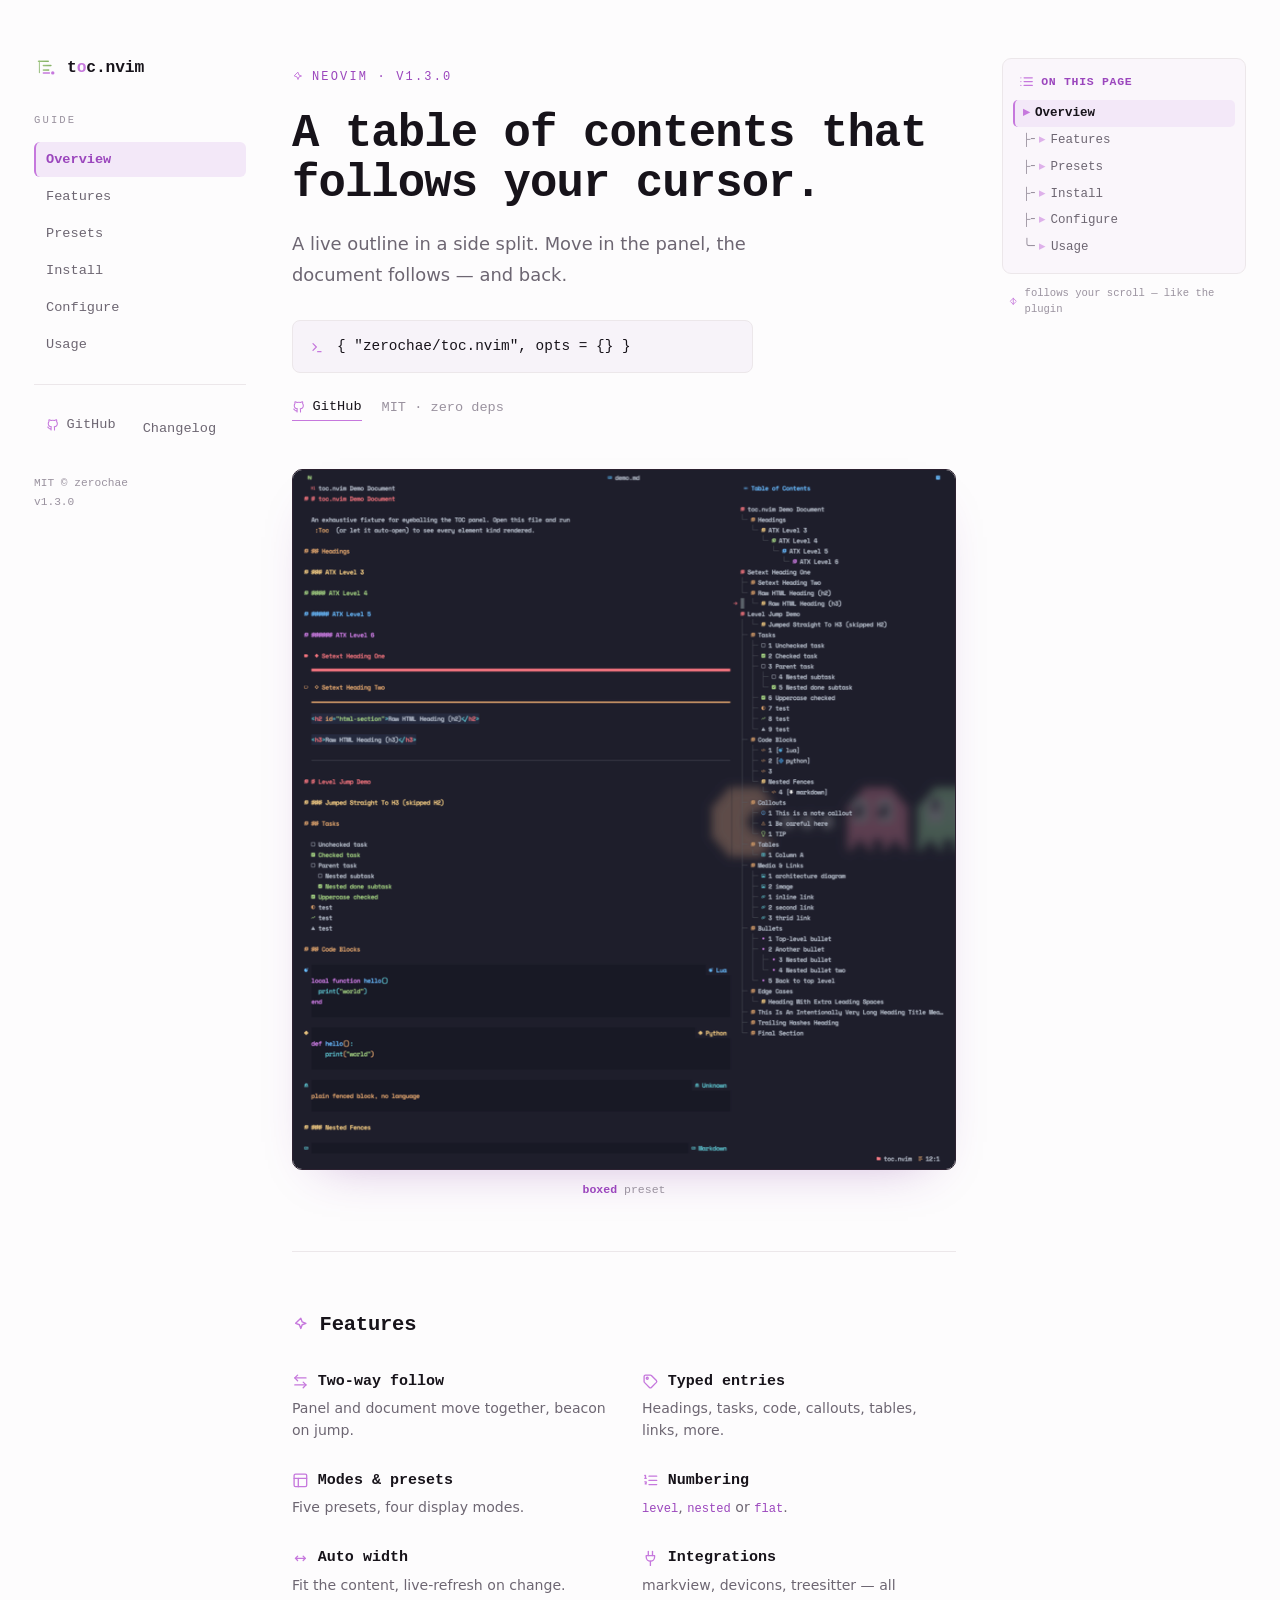
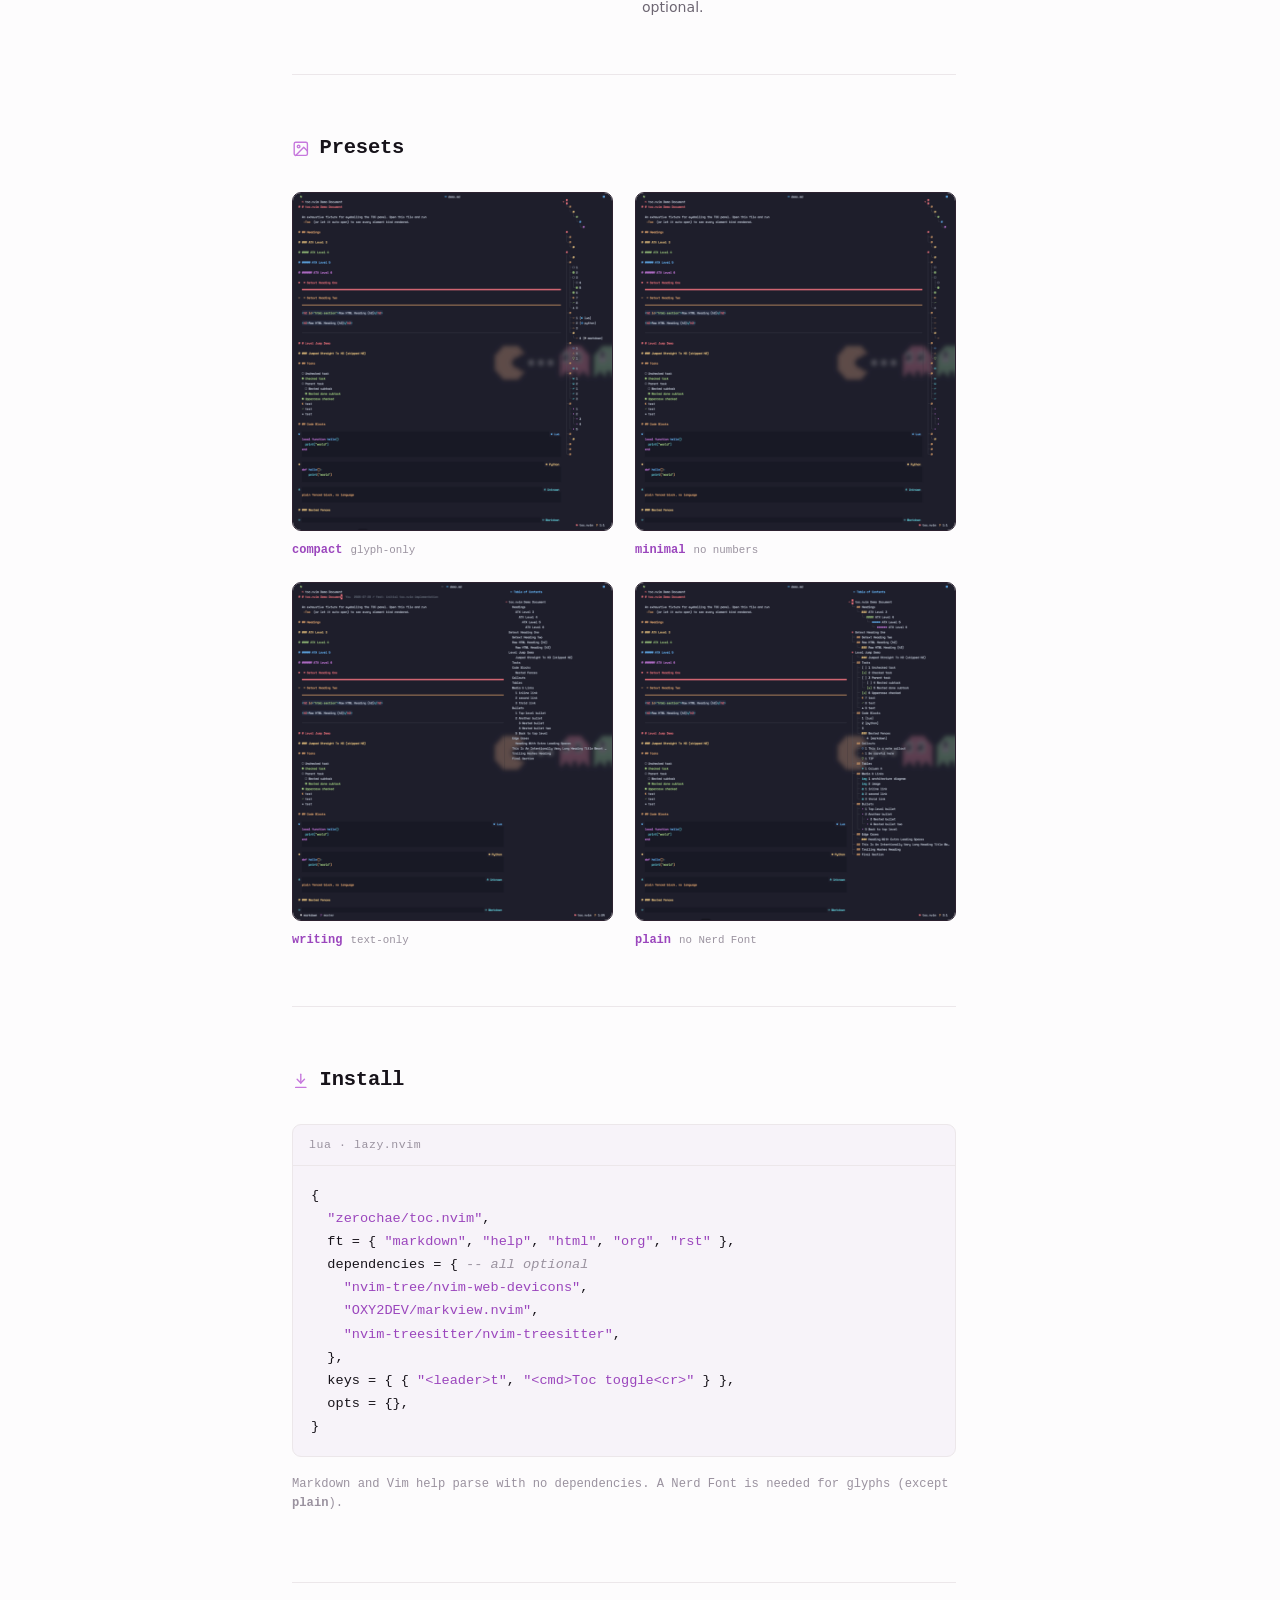
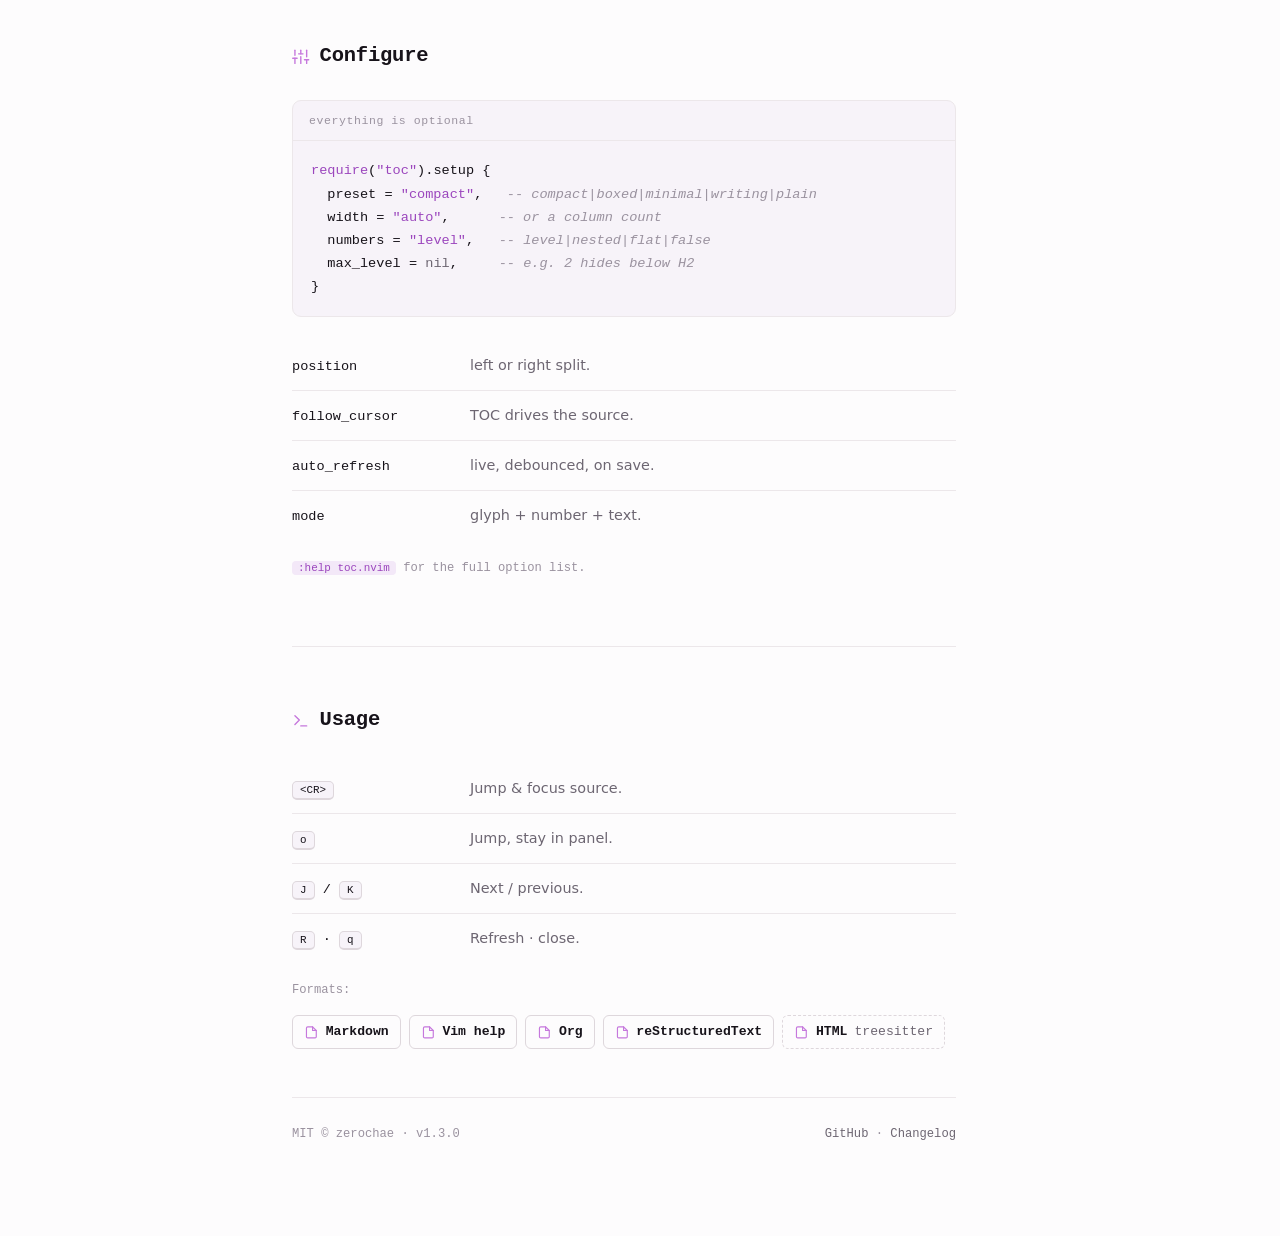
==== docs/index.html @ 60295ebb "chore(#26): add github pages landing site under docs/" ====
<!doctype html>
<html lang="en">
<head>
<meta charset="utf-8" />
<meta name="viewport" content="width=device-width, initial-scale=1" />
<title>toc.nvim — a fancy table of contents for Neovim</title>
<meta name="description" content="A fancy table of contents for Markdown and more in a Neovim side split, with two-way cursor follow." />
<meta name="color-scheme" content="light dark" />
<link rel="icon" type="image/svg+xml" href="./logo.svg" />
<link rel="stylesheet" href="./styles.css" />
<meta property="og:title" content="toc.nvim" />
<meta property="og:description" content="A fancy table of contents for Neovim, with two-way cursor follow." />
</head>
<body>
<svg class="sprite" width="0" height="0" aria-hidden="true" focusable="false" style="position:absolute">
<defs>
  <symbol id="ic-spark" viewBox="0 0 24 24"><path d="M12 3l1.9 5.1L19 10l-5.1 1.9L12 17l-1.9-5.1L5 10z"/></symbol>
  <symbol id="ic-prompt" viewBox="0 0 24 24"><path d="m6 17 5-5-5-5"/><path d="M13 19h5"/></symbol>
  <symbol id="ic-github" viewBox="0 0 24 24"><path d="M9 19c-4.3 1.4-4.3-2.5-6-3m12 5v-3.5c0-1 .1-1.4-.5-2 2.8-.3 5.5-1.4 5.5-6a4.6 4.6 0 0 0-1.3-3.2 4.2 4.2 0 0 0-.1-3.2s-1.1-.3-3.5 1.3a12 12 0 0 0-6.2 0C6.5 2.8 5.4 3.1 5.4 3.1a4.2 4.2 0 0 0-.1 3.2A4.6 4.6 0 0 0 4 9.5c0 4.6 2.7 5.7 5.5 6-.6.6-.6 1.2-.5 2V21"/></symbol>
  <symbol id="ic-follow" viewBox="0 0 24 24"><path d="M8 3 4 7l4 4"/><path d="M4 7h16"/><path d="m16 21 4-4-4-4"/><path d="M20 17H4"/></symbol>
  <symbol id="ic-tag" viewBox="0 0 24 24"><path d="M20.6 13.4 13.4 20.6a2 2 0 0 1-2.8 0l-7.2-7.2A2 2 0 0 1 3 12V5a2 2 0 0 1 2-2h7a2 2 0 0 1 1.4.6l7.2 7.2a2 2 0 0 1 0 2.6z"/><circle cx="7.5" cy="7.5" r="1.4"/></symbol>
  <symbol id="ic-layout" viewBox="0 0 24 24"><rect x="3" y="3" width="18" height="18" rx="2"/><path d="M3 9h18"/><path d="M9 21V9"/></symbol>
  <symbol id="ic-list" viewBox="0 0 24 24"><path d="M10 6h11"/><path d="M10 12h11"/><path d="M10 18h11"/><path d="M4 5h1v4"/><path d="M4 9h2"/><path d="M4 14h2v1.5L4.5 17H6"/></symbol>
  <symbol id="ic-width" viewBox="0 0 24 24"><path d="m8 9-3 3 3 3"/><path d="m16 9 3 3-3 3"/><path d="M5 12h14"/></symbol>
  <symbol id="ic-plug" viewBox="0 0 24 24"><path d="M9 2v6"/><path d="M15 2v6"/><path d="M6 8h12v2a6 6 0 0 1-12 0z"/><path d="M12 16v6"/></symbol>
  <symbol id="ic-image" viewBox="0 0 24 24"><rect x="3" y="3" width="18" height="18" rx="2"/><circle cx="9" cy="9" r="1.8"/><path d="m21 15-5-5L5 21"/></symbol>
  <symbol id="ic-download" viewBox="0 0 24 24"><path d="M12 3v12"/><path d="m7 10 5 5 5-5"/><path d="M5 21h14"/></symbol>
  <symbol id="ic-sliders" viewBox="0 0 24 24"><path d="M4 21v-7"/><path d="M4 10V3"/><path d="M12 21v-9"/><path d="M12 8V3"/><path d="M20 21v-5"/><path d="M20 12V3"/><path d="M1 14h6"/><path d="M9 8h6"/><path d="M17 16h6"/></symbol>
  <symbol id="ic-terminal" viewBox="0 0 24 24"><path d="m4 17 6-6-6-6"/><path d="M12 19h8"/></symbol>
  <symbol id="ic-file" viewBox="0 0 24 24"><path d="M14 3H6a2 2 0 0 0-2 2v14a2 2 0 0 0 2 2h12a2 2 0 0 0 2-2V9z"/><path d="M14 3v6h6"/></symbol>
  <symbol id="ic-toc" viewBox="0 0 24 24"><path d="M8 6h13"/><path d="M8 12h13"/><path d="M8 18h13"/><path d="M3 6h.01M3 12h.01M3 18h.01"/></symbol>
  <symbol id="ic-scroll" viewBox="0 0 24 24"><path d="M12 5v14"/><path d="m6 11 6-6 6 6"/><path d="m6 13 6 6 6-6"/></symbol>
</defs>
</svg>
<div class="layout">
  <!-- LEFT MENU -->
  <aside class="side side-left">
    <a class="brand" href="#overview"><svg xmlns="http://www.w3.org/2000/svg" viewBox="0 0 64 64" aria-label="toc.nvim logo" role="img"><defs><linearGradient id="ngl" x1="0" x2="1" y1="0" y2="1"><stop offset="0" stop-color="#A9CE8B"/><stop offset="1" stop-color="#7BA85C"/></linearGradient></defs><rect width="2.4" height="34" x="13" y="12" fill="url(#ngl)" rx="1.2"/><rect width="30" height="4" x="10" y="12" fill="url(#ngl)" rx="2"/><path stroke="url(#ngl)" stroke-linecap="round" stroke-width="2.4" d="M14.2 25 h6"/><rect width="24" height="4" x="23" y="23" fill="url(#ngl)" rx="2"/><path stroke="url(#ngl)" stroke-linecap="round" stroke-width="2.4" d="M14.2 37 h6"/><rect width="18" height="4" x="23" y="35" fill="url(#ngl)" rx="2"/><path stroke="url(#ngl)" stroke-linecap="round" stroke-width="2.4" d="M14.2 45 h6"/><rect width="20" height="4" x="23" y="43" fill="#C678DD" rx="2"/><circle cx="50" cy="45" r="4.5" fill="#C678DD"/></svg><span>t<b>o</b>c.nvim</span></a>

    <nav class="menu" id="menu">
      <p class="menu-label">Guide</p>
      <a href="#overview" data-target="overview">Overview</a>
      <a href="#features" data-target="features">Features</a>
      <a href="#look" data-target="look">Presets</a>
      <a href="#install" data-target="install">Install</a>
      <a href="#config" data-target="config">Configure</a>
      <a href="#usage" data-target="usage">Usage</a>
      <div class="menu-sep"></div>
      <div class="menu-ext">
        <a href="https://github.com/zerochae/toc.nvim"><i class="gi" aria-hidden="true"><svg><use href="#ic-github"/></svg></i>GitHub</a>
        <a href="https://github.com/zerochae/toc.nvim/blob/master/CHANGELOG.md">Changelog</a>
      </div>
      <p class="menu-foot">MIT © zerochae<br>v1.3.0</p>
    </nav>
  </aside>

  <!-- CENTER CONTENT -->
  <main class="content">
    <section class="hero" id="overview">
      <p class="kicker"><i class="gi" aria-hidden="true"><svg><use href="#ic-spark"/></svg></i> Neovim · v1.3.0</p>
      <h1>A table of contents that follows your cursor.</h1>
      <p class="tag">A live outline in a side split. Move in the panel, the document follows — and back.</p>
      <div class="cmd"><i class="gi" aria-hidden="true"><svg><use href="#ic-prompt"/></svg></i>{ "zerochae/toc.nvim", opts = {} }</div>
      <div class="links">
        <a class="gh" href="https://github.com/zerochae/toc.nvim"><i class="gi" aria-hidden="true"><svg><use href="#ic-github"/></svg></i>GitHub</a>
        <span class="sub">MIT · zero deps</span>
      </div>
      <div class="hero-shot">
        <img src="./img/boxed.png" alt="toc.nvim in Neovim: document left, table-of-contents panel docked right" />
        <p class="cap"><b style="color:var(--accent-ink)">boxed</b> preset</p>
      </div>
    </section>

    <section class="blk" id="features">
      <h2><i class="gi" aria-hidden="true"><svg><use href="#ic-spark"/></svg></i>Features</h2>
      <div class="flist">
        <div>
          <h3><i class="gi" aria-hidden="true"><svg><use href="#ic-follow"/></svg></i>Two-way follow</h3>
          <p>Panel and document move together, beacon on jump.</p>
        </div>
        <div>
          <h3><i class="gi" aria-hidden="true"><svg><use href="#ic-tag"/></svg></i>Typed entries</h3>
          <p>Headings, tasks, code, callouts, tables, links, more.</p>
        </div>
        <div>
          <h3><i class="gi" aria-hidden="true"><svg><use href="#ic-layout"/></svg></i>Modes &amp; presets</h3>
          <p>Five presets, four display modes.</p>
        </div>
        <div>
          <h3><i class="gi" aria-hidden="true"><svg><use href="#ic-list"/></svg></i>Numbering</h3>
          <p><code>level</code>, <code>nested</code> or <code>flat</code>.</p>
        </div>
        <div>
          <h3><i class="gi" aria-hidden="true"><svg><use href="#ic-width"/></svg></i>Auto width</h3>
          <p>Fit the content, live-refresh on change.</p>
        </div>
        <div>
          <h3><i class="gi" aria-hidden="true"><svg><use href="#ic-plug"/></svg></i>Integrations</h3>
          <p>markview, devicons, treesitter — all optional.</p>
        </div>
      </div>
    </section>

    <section class="blk" id="look">
      <h2><i class="gi" aria-hidden="true"><svg><use href="#ic-image"/></svg></i>Presets</h2>
      <div class="gal">
        <figure>
          <img src="./img/compact.png" alt="toc.nvim compact preset" loading="lazy" />
          <figcaption><b>compact</b><span>glyph-only</span></figcaption>
        </figure>
        <figure>
          <img src="./img/minimal.png" alt="toc.nvim minimal preset" loading="lazy" />
          <figcaption><b>minimal</b><span>no numbers</span></figcaption>
        </figure>
        <figure>
          <img src="./img/writing.png" alt="toc.nvim writing preset" loading="lazy" />
          <figcaption><b>writing</b><span>text-only</span></figcaption>
        </figure>
        <figure>
          <img src="./img/plain.png" alt="toc.nvim plain preset" loading="lazy" />
          <figcaption><b>plain</b><span>no Nerd Font</span></figcaption>
        </figure>
      </div>
    </section>

    <section class="blk" id="install">
      <h2><i class="gi" aria-hidden="true"><svg><use href="#ic-download"/></svg></i>Install</h2>
      <div class="code">
        <div class="cap">lua · lazy.nvim</div>
<pre>{
  <span class="s">"zerochae/toc.nvim"</span>,
  ft = { <span class="s">"markdown"</span>, <span class="s">"help"</span>, <span class="s">"html"</span>, <span class="s">"org"</span>, <span class="s">"rst"</span> },
  dependencies = { <span class="c">-- all optional</span>
    <span class="s">"nvim-tree/nvim-web-devicons"</span>,
    <span class="s">"OXY2DEV/markview.nvim"</span>,
    <span class="s">"nvim-treesitter/nvim-treesitter"</span>,
  },
  keys = { { <span class="s">"&lt;leader&gt;t"</span>, <span class="s">"&lt;cmd&gt;Toc toggle&lt;cr&gt;"</span> } },
  opts = {},
}</pre>
      </div>
      <p class="note">Markdown and Vim help parse with no dependencies. A Nerd Font is needed for glyphs (except <b>plain</b>).</p>
    </section>

    <section class="blk" id="config">
      <h2><i class="gi" aria-hidden="true"><svg><use href="#ic-sliders"/></svg></i>Configure</h2>
      <div class="code" style="margin-bottom:24px;">
        <div class="cap">everything is optional</div>
<pre><span class="k">require</span>(<span class="s">"toc"</span>).setup {
  preset = <span class="s">"compact"</span>,   <span class="c">-- compact|boxed|minimal|writing|plain</span>
  width = <span class="s">"auto"</span>,      <span class="c">-- or a column count</span>
  numbers = <span class="s">"level"</span>,   <span class="c">-- level|nested|flat|false</span>
  max_level = <span class="b">nil</span>,     <span class="c">-- e.g. 2 hides below H2</span>
}</pre>
      </div>
      <div class="rows">
        <div class="r"><span class="key">position</span><span class="val">left or right split.</span></div>
        <div class="r"><span class="key">follow_cursor</span><span class="val">TOC drives the source.</span></div>
        <div class="r"><span class="key">auto_refresh</span><span class="val">live, debounced, on save.</span></div>
        <div class="r"><span class="key">mode</span><span class="val">glyph + number + text.</span></div>
      </div>
      <p class="note"><code class="ic">:help toc.nvim</code> for the full option list.</p>
    </section>

    <section class="blk" id="usage">
      <h2><i class="gi" aria-hidden="true"><svg><use href="#ic-terminal"/></svg></i>Usage</h2>
      <div class="rows">
        <div class="r"><span class="key"><kbd>&lt;CR&gt;</kbd></span><span class="val">Jump &amp; focus source.</span></div>
        <div class="r"><span class="key"><kbd>o</kbd></span><span class="val">Jump, stay in panel.</span></div>
        <div class="r"><span class="key"><kbd>J</kbd> / <kbd>K</kbd></span><span class="val">Next / previous.</span></div>
        <div class="r"><span class="key"><kbd>R</kbd> · <kbd>q</kbd></span><span class="val">Refresh · close.</span></div>
      </div>
      <p class="note" style="margin-bottom:14px;">Formats:</p>
      <div class="fmts">
        <span><i class="gi" aria-hidden="true"><svg><use href="#ic-file"/></svg></i><b>Markdown</b></span>
        <span><i class="gi" aria-hidden="true"><svg><use href="#ic-file"/></svg></i><b>Vim help</b></span>
        <span><i class="gi" aria-hidden="true"><svg><use href="#ic-file"/></svg></i><b>Org</b></span>
        <span><i class="gi" aria-hidden="true"><svg><use href="#ic-file"/></svg></i><b>reStructuredText</b></span>
        <span class="opt"><i class="gi" aria-hidden="true"><svg><use href="#ic-file"/></svg></i><b>HTML</b> treesitter</span>
      </div>

      <div class="foot">
        <span>MIT © zerochae · v1.3.0</span>
        <span><a href="https://github.com/zerochae/toc.nvim">GitHub</a> · <a href="https://github.com/zerochae/toc.nvim/blob/master/CHANGELOG.md">Changelog</a></span>
      </div>
    </section>
  </main>

  <!-- RIGHT TOC (live demo of the plugin) -->
  <aside class="side side-right">
    <div class="tocpanel" id="tocpanel">
      <div class="toc-title"><i class="gi" aria-hidden="true"><svg><use href="#ic-toc"/></svg></i>On this page</div>
      <a class="toc-e" href="#overview" data-target="overview"><span class="arw">▸</span>Overview</a>
      <a class="toc-e" href="#features" data-target="features"><span class="tree">├╴</span><span class="arw">▸</span>Features</a>
      <a class="toc-e" href="#look" data-target="look"><span class="tree">├╴</span><span class="arw">▸</span>Presets</a>
      <a class="toc-e" href="#install" data-target="install"><span class="tree">├╴</span><span class="arw">▸</span>Install</a>
      <a class="toc-e" href="#config" data-target="config"><span class="tree">├╴</span><span class="arw">▸</span>Configure</a>
      <a class="toc-e" href="#usage" data-target="usage"><span class="tree">╰╴</span><span class="arw">▸</span>Usage</a>
    </div>
    <p class="toc-hint"><i class="gi" aria-hidden="true"><svg><use href="#ic-scroll"/></svg></i>follows your scroll — like the plugin</p>
  </aside>
</div>
<script src="./main.js" defer></script>
</body>
</html>
---- docs/styles.css ----
:root {
    --bg: #fdfcfd;
    --ink: #17131a;
    --muted: #6d6672;
    --faint: #9a929f;
    --line: #ece7ea;
    --line-strong: #ded7dc;
    --accent: #c678dd;
    --accent-ink: #9b46bd;
    --accent-soft: #f3e8f8;
    --code-bg: #f7f3f9;
    --shot-bg: #16101a;
    --shot-line: #2c2130;
    --panel-bg: #faf6fb;
    --mono: ui-monospace, "JetBrains Mono", "SFMono-Regular", "SF Mono", Menlo, Consolas, monospace;
    --sans: system-ui, -apple-system, "Segoe UI", Roboto, "Helvetica Neue", sans-serif;
  }
  @media (prefers-color-scheme: dark) {
    :root {
      --bg: #100c11; --ink: #ececef; --muted: #9a909c; --faint: #6f6672;
      --line: #241d27; --line-strong: #342b38; --accent: #c678dd; --accent-ink: #d3a0e6;
      --accent-soft: #241a2b; --code-bg: #171220; --panel-bg: #16111c;
    }
  }
  :root[data-theme="light"] {
    --bg: #fdfcfd; --ink: #17131a; --muted: #6d6672; --faint: #9a929f;
    --line: #ece7ea; --line-strong: #ded7dc; --accent: #c678dd; --accent-ink: #9b46bd;
    --accent-soft: #f3e8f8; --code-bg: #f7f3f9; --panel-bg: #faf6fb;
  }
  :root[data-theme="dark"] {
    --bg: #100c11; --ink: #ececef; --muted: #9a909c; --faint: #6f6672;
    --line: #241d27; --line-strong: #342b38; --accent: #c678dd; --accent-ink: #d3a0e6;
    --accent-soft: #241a2b; --code-bg: #171220; --panel-bg: #16111c;
  }

  * { box-sizing: border-box; }
  html { scroll-behavior: smooth; }
  @media (prefers-reduced-motion: reduce) { html { scroll-behavior: auto; } }
  body {
    margin: 0; background: var(--bg); color: var(--ink);
    font-family: var(--sans); font-size: 16px; line-height: 1.7;
    -webkit-font-smoothing: antialiased; text-rendering: optimizeLegibility;
  }
  a { color: var(--accent-ink); text-decoration: none; }
  a:hover { text-decoration: underline; text-underline-offset: 3px; }
  :focus-visible { outline: 2px solid var(--accent); outline-offset: 3px; border-radius: 2px; }

  .gi { display: inline-flex; align-items: center; justify-content: center; color: var(--accent); line-height: 0; }
  .gi svg { width: 1em; height: 1em; fill: none; stroke: currentColor; stroke-width: 1.9; stroke-linecap: round; stroke-linejoin: round; }

  /* ---------- 3-column layout ---------- */
  .layout {
    display: grid;
    grid-template-columns: 212px minmax(0, 700px) 244px;
    justify-content: center;
    gap: 46px;
    max-width: 1260px;
    margin: 0 auto;
    padding: 0 24px;
  }
  .side { position: sticky; top: 28px; align-self: start; max-height: calc(100vh - 56px); overflow: auto; }

  /* ---------- left menu ---------- */
  .side-left { padding-top: 26px; }
  .brand { display: inline-flex; align-items: center; gap: 9px; font-family: var(--mono); font-weight: 700; font-size: 1.02rem; color: var(--ink); letter-spacing: -0.01em; margin-bottom: 30px; }
  .brand svg { width: 24px; height: 24px; display: block; }
  .brand b { color: var(--accent); }
  .menu { display: flex; flex-direction: column; gap: 2px; }
  .menu-label { font-family: var(--mono); font-size: 0.66rem; letter-spacing: 0.2em; text-transform: uppercase; color: var(--faint); margin: 0 0 10px; }
  .menu a { font-family: var(--mono); font-size: 0.85rem; color: var(--muted); padding: 6px 10px; border-radius: 6px; border-left: 2px solid transparent; }
  .menu a:hover { color: var(--ink); background: var(--accent-soft); text-decoration: none; }
  .menu a.active { color: var(--accent-ink); border-left-color: var(--accent); background: var(--accent-soft); font-weight: 600; }
  .menu-sep { height: 1px; background: var(--line); margin: 20px 0; }
  .menu-ext a { display: inline-flex; align-items: center; gap: 7px; }
  .menu-foot { font-family: var(--mono); font-size: 0.7rem; color: var(--faint); margin-top: 26px; line-height: 1.7; }

  /* ---------- right TOC panel (the plugin, live) ---------- */
  .side-right { padding-top: 30px; }
  .tocpanel {
    font-family: var(--mono); font-size: 12.5px; line-height: 1.5;
    background: var(--panel-bg); border: 1px solid var(--line);
    border-radius: 9px; padding: 12px 10px;
  }
  .toc-title { display: flex; align-items: center; gap: 7px; color: var(--accent-ink); font-weight: 700; font-size: 0.72rem; letter-spacing: 0.06em; text-transform: uppercase; padding: 2px 6px 10px; }
  .toc-title .gi { font-size: 0.95rem; }
  .toc-e {
    display: flex; align-items: center; white-space: nowrap;
    padding: 4px 8px; border-radius: 5px; color: var(--muted);
    border-left: 2px solid transparent; position: relative;
  }
  .toc-e:hover { color: var(--ink); text-decoration: none; background: var(--accent-soft); }
  .toc-e .tree { color: var(--faint); }
  .toc-e .arw { color: var(--accent); opacity: 0.55; margin-right: 5px; }
  .toc-e.active { color: var(--ink); background: var(--accent-soft); border-left-color: var(--accent); font-weight: 600; }
  .toc-e.active .arw { opacity: 1; }
  .toc-e.flash { animation: beacon 0.9s ease-out; }
  @keyframes beacon {
    0% { background: color-mix(in srgb, var(--accent) 42%, transparent); }
    100% { background: var(--accent-soft); }
  }
  @media (prefers-reduced-motion: reduce) { .toc-e.flash { animation: none; } }
  .toc-hint { font-family: var(--mono); font-size: 0.66rem; color: var(--faint); margin: 12px 6px 0; display: flex; align-items: center; gap: 6px; line-height: 1.5; }

  /* ---------- content ---------- */
  .content { min-width: 0; padding-bottom: 40px; }

  .hero { padding: 64px 0 40px; }
  .kicker { display: inline-flex; align-items: center; gap: 8px; font-family: var(--mono); font-size: 0.75rem; letter-spacing: 0.18em; text-transform: uppercase; color: var(--accent-ink); margin: 0 0 22px; }
  .hero h1 { font-family: var(--mono); font-weight: 700; font-size: clamp(1.95rem, 4.4vw, 2.85rem); line-height: 1.1; letter-spacing: -0.02em; margin: 0 0 20px; text-wrap: balance; }
  .hero p.tag { font-size: 1.12rem; color: var(--muted); margin: 0 0 30px; max-width: 30em; }
  .cmd { display: flex; align-items: center; gap: 12px; font-family: var(--mono); font-size: 0.9rem; background: var(--code-bg); border: 1px solid var(--line); border-radius: 8px; padding: 13px 16px; color: var(--ink); max-width: 32em; overflow-x: auto; }
  .cmd .gi { font-size: 1rem; flex: none; }
  .hero .links { margin-top: 22px; display: flex; gap: 20px; align-items: center; font-family: var(--mono); font-size: 0.85rem; }
  .hero .links .gh { display: inline-flex; align-items: center; gap: 7px; color: var(--ink); border-bottom: 1px solid var(--accent); padding-bottom: 2px; }
  .hero .links .gh:hover { color: var(--accent-ink); text-decoration: none; }
  .hero .links .sub { color: var(--faint); }
  .hero-shot { margin: 48px 0 0; }
  .hero-shot img { display: block; width: 100%; height: auto; border-radius: 10px; border: 1px solid var(--shot-line); background: var(--shot-bg); box-shadow: 0 20px 50px -30px rgba(120,40,150,0.4); }
  .hero-shot .cap { font-family: var(--mono); font-size: 0.72rem; color: var(--faint); margin-top: 10px; text-align: center; }

  section.blk { padding: 56px 0; border-top: 1px solid var(--line); scroll-margin-top: 28px; }
  .hero { scroll-margin-top: 28px; }
  h2 { display: flex; align-items: center; gap: 10px; font-family: var(--mono); font-weight: 700; font-size: 1.28rem; letter-spacing: -0.01em; margin: 0 0 26px; }
  h2 .gi { font-size: 1.1rem; }
  code, kbd { font-family: var(--mono); }
  .ic { font-family: var(--mono); color: var(--accent-ink); font-size: 0.9em; background: var(--accent-soft); padding: 1px 6px; border-radius: 4px; }

  .flist { display: grid; grid-template-columns: 1fr 1fr; gap: 26px 36px; }
  @media (max-width: 620px) { .flist { grid-template-columns: 1fr; gap: 22px; } }
  .flist h3 { display: flex; align-items: center; gap: 9px; font-family: var(--mono); font-size: 0.94rem; font-weight: 700; margin: 0 0 4px; color: var(--ink); }
  .flist h3 .gi { font-size: 1.05rem; flex: none; }
  .flist p { margin: 0; color: var(--muted); font-size: 0.88rem; line-height: 1.55; }
  .flist code { color: var(--accent-ink); font-size: 0.86em; }

  .code { background: var(--code-bg); border: 1px solid var(--line); border-radius: 9px; overflow: hidden; }
  .code .cap { font-family: var(--mono); font-size: 0.72rem; letter-spacing: 0.05em; color: var(--faint); padding: 10px 16px; border-bottom: 1px solid var(--line); }
  pre { margin: 0; padding: 18px; overflow-x: auto; font-family: var(--mono); font-size: 0.85rem; line-height: 1.7; color: var(--ink); }
  pre .c { color: var(--faint); font-style: italic; }
  pre .s, pre .k { color: var(--accent-ink); }
  pre .b { color: var(--muted); }

  .gal { display: grid; grid-template-columns: 1fr 1fr; gap: 22px; }
  @media (max-width: 620px) { .gal { grid-template-columns: 1fr; } }
  figure { margin: 0; }
  figure img { display: block; width: 100%; height: auto; border-radius: 9px; border: 1px solid var(--shot-line); background: var(--shot-bg); }
  figure figcaption { font-family: var(--mono); font-size: 0.75rem; color: var(--muted); margin-top: 9px; display: flex; gap: 8px; align-items: baseline; }
  figure figcaption b { color: var(--accent-ink); font-weight: 700; }
  figure figcaption span { color: var(--faint); font-size: 0.9em; }

  .rows { display: flex; flex-direction: column; }
  .rows .r { display: grid; grid-template-columns: 10rem 1fr; gap: 18px; padding: 12px 0; border-bottom: 1px solid var(--line); align-items: baseline; }
  @media (max-width: 560px) { .rows .r { grid-template-columns: 1fr; gap: 3px; } }
  .rows .r:last-child { border-bottom: none; }
  .rows .r .key { font-family: var(--mono); font-size: 0.85rem; color: var(--ink); }
  .rows .r .val { color: var(--muted); font-size: 0.9rem; }
  kbd { font-size: 0.8em; background: var(--code-bg); border: 1px solid var(--line-strong); border-bottom-width: 2px; border-radius: 5px; padding: 2px 7px; color: var(--ink); }

  .fmts { display: flex; flex-wrap: wrap; gap: 8px; font-family: var(--mono); font-size: 0.82rem; }
  .fmts span { display: inline-flex; align-items: center; gap: 7px; border: 1px solid var(--line-strong); border-radius: 6px; padding: 5px 11px; color: var(--muted); }
  .fmts span.opt { border-style: dashed; }
  .fmts .gi { font-size: 0.92rem; }
  .fmts b { color: var(--ink); font-weight: 600; }

  .note { color: var(--faint); font-family: var(--mono); font-size: 0.76rem; margin-top: 18px; line-height: 1.6; }

  .foot { border-top: 1px solid var(--line); margin-top: 48px; padding-top: 26px; font-family: var(--mono); font-size: 0.76rem; color: var(--faint); display: flex; justify-content: space-between; flex-wrap: wrap; gap: 12px; }
  .foot a { color: var(--muted); }

  /* ---------- responsive ---------- */
  @media (max-width: 1160px) {
    .layout { grid-template-columns: 200px minmax(0, 1fr); gap: 40px; }
    .side-right { display: none; }
  }
  @media (max-width: 860px) {
    .layout { grid-template-columns: 1fr; gap: 0; padding: 0; }
    .side-left {
      position: sticky; top: 0; z-index: 10; max-height: none; padding: 0 20px;
      background: color-mix(in srgb, var(--bg) 88%, transparent); backdrop-filter: blur(8px);
      border-bottom: 1px solid var(--line);
      display: flex; align-items: center; gap: 18px; overflow-x: auto;
    }
    .brand { margin: 0; flex: none; padding: 12px 0; }
    .menu-label, .menu-sep, .menu-ext, .menu-foot { display: none; }
    .menu { flex-direction: row; gap: 4px; flex: none; }
    .menu a { border-left: none; border-bottom: 2px solid transparent; white-space: nowrap; padding: 6px 8px; }
    .menu a.active { border-left: none; border-bottom-color: var(--accent); background: transparent; }
    .content { padding: 0 20px 40px; }
    .hero { padding: 40px 0 32px; }
  }
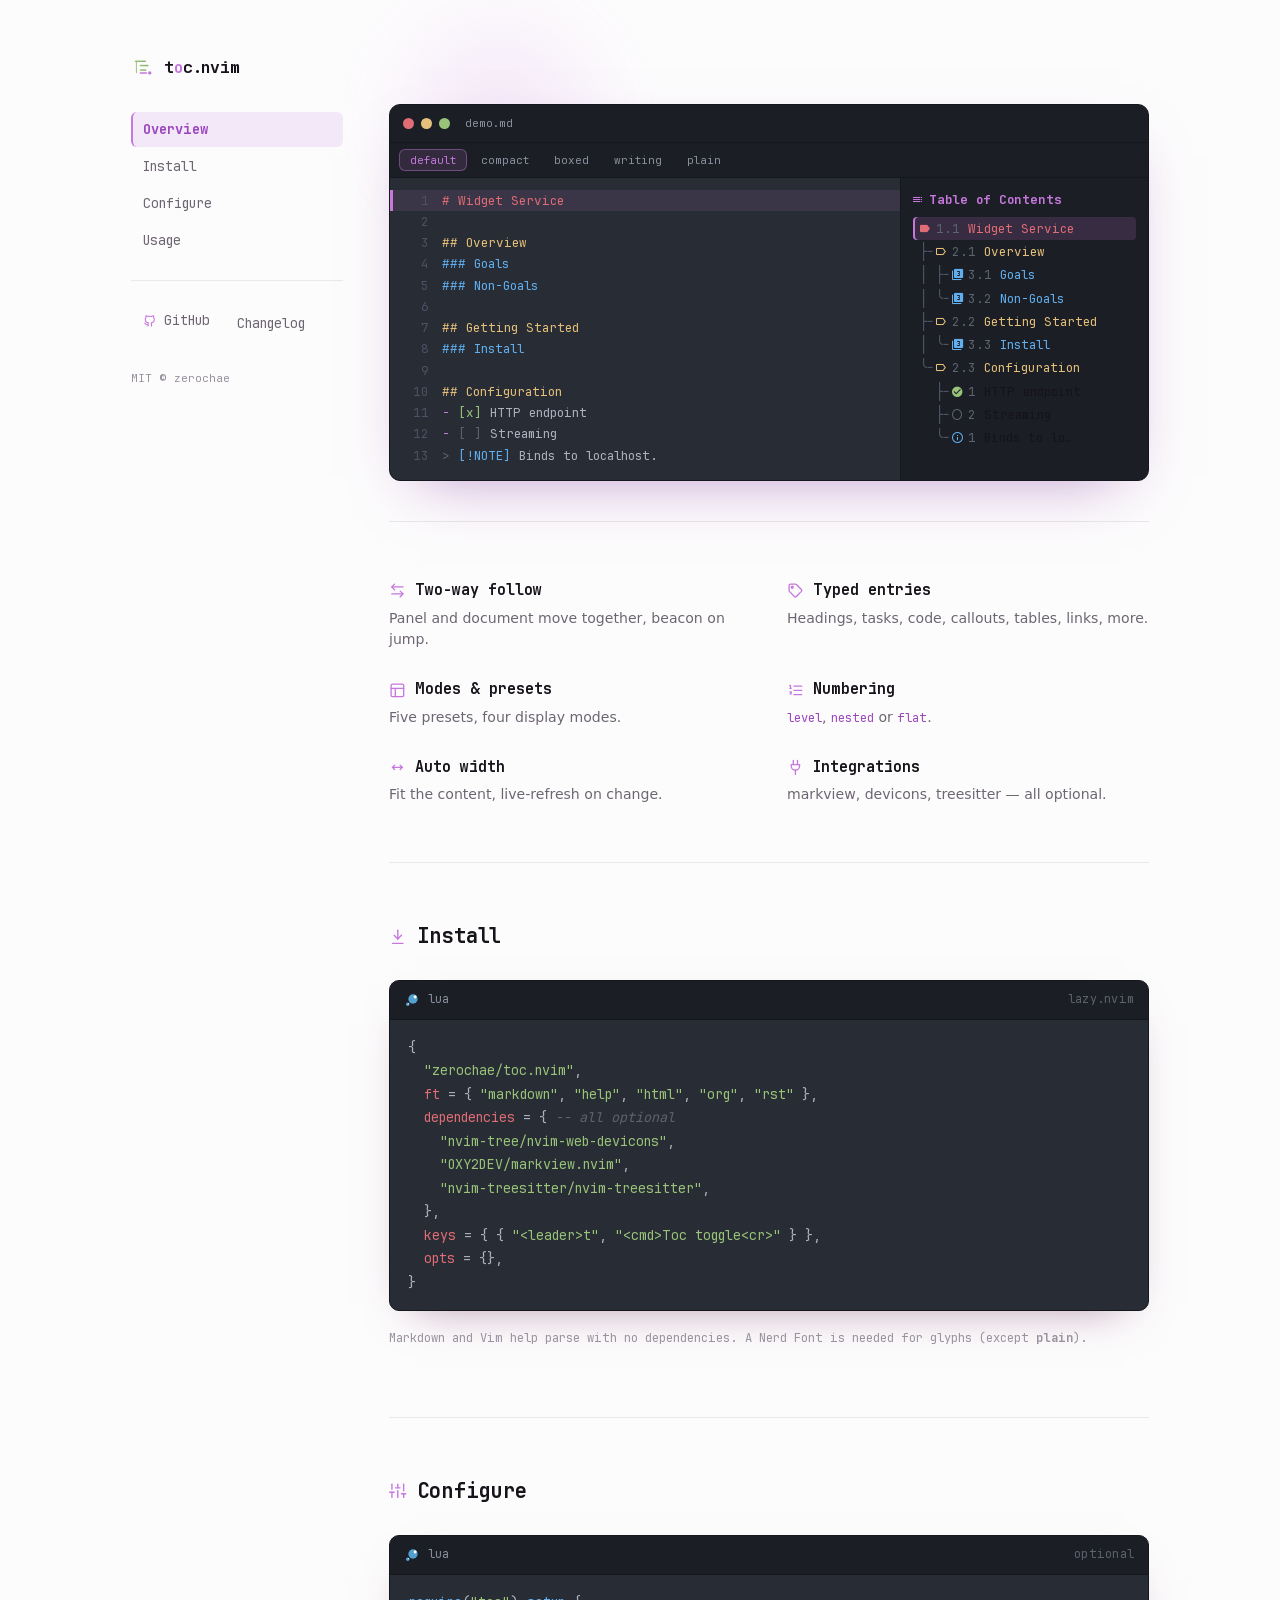
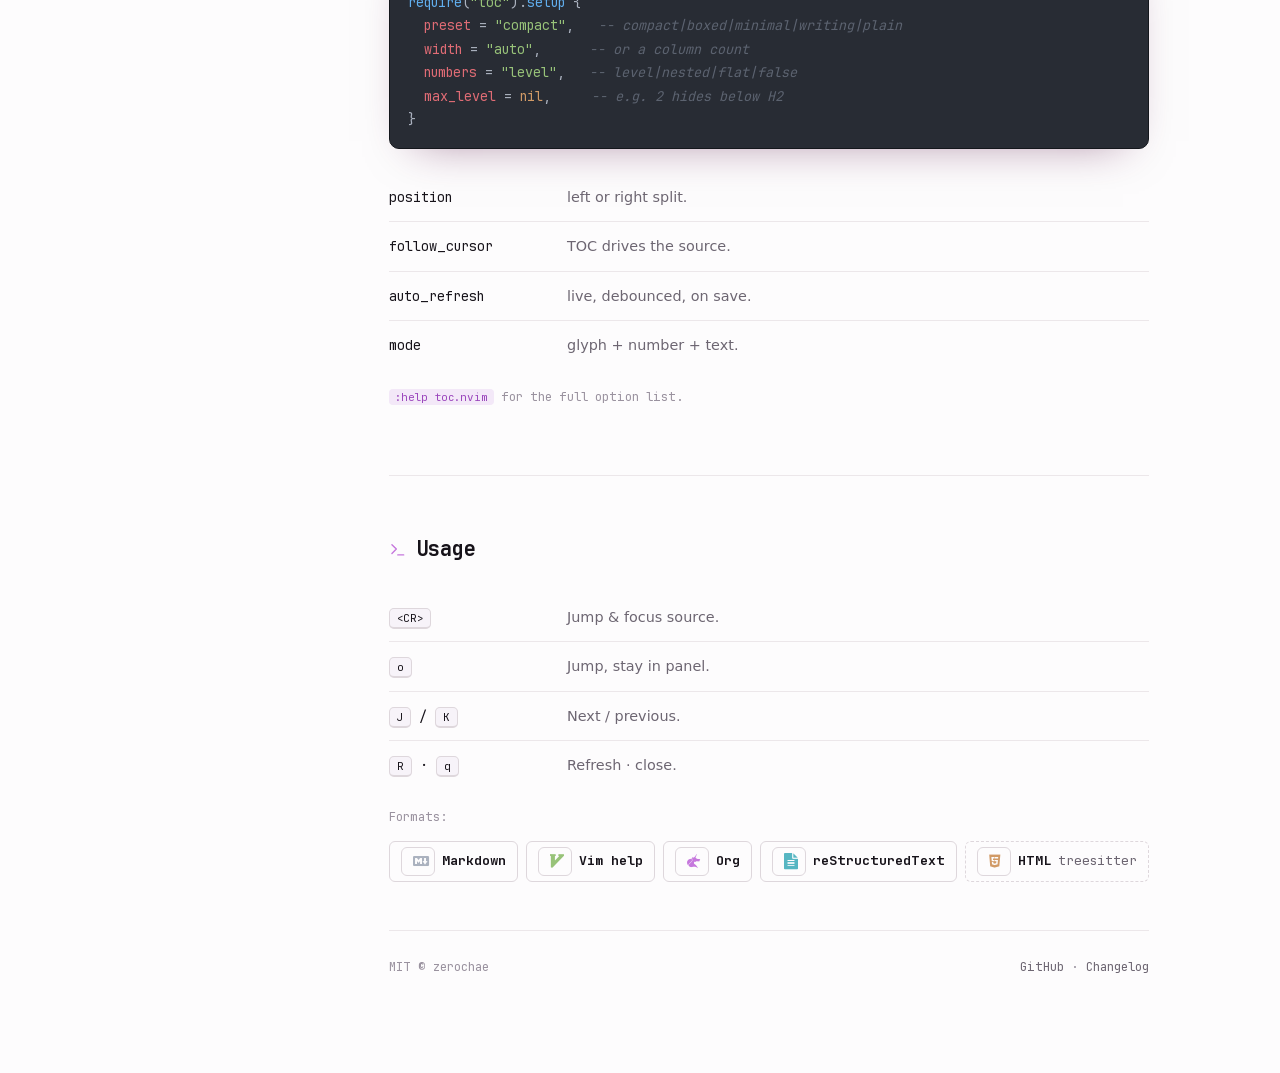
==== commit 8a74c105: "chore(#26): rework landing page as text-based UI + add site/ build source - hero: text editor split " ====
--- a/docs/index.html
+++ b/docs/index.html
@@ -7,6 +7,8 @@
 <meta name="description" content="A fancy table of contents for Markdown and more in a Neovim side split, with two-way cursor follow." />
 <meta name="color-scheme" content="light dark" />
 <link rel="icon" type="image/svg+xml" href="./logo.svg" />
+<link rel="icon" type="image/png" sizes="32x32" href="./favicon-32.png" />
+<link rel="apple-touch-icon" href="./apple-touch-icon.png" />
 <link rel="stylesheet" href="./styles.css" />
 <meta property="og:title" content="toc.nvim" />
 <meta property="og:description" content="A fancy table of contents for Neovim, with two-way cursor follow." />
@@ -30,6 +32,7 @@
   <symbol id="ic-file" viewBox="0 0 24 24"><path d="M14 3H6a2 2 0 0 0-2 2v14a2 2 0 0 0 2 2h12a2 2 0 0 0 2-2V9z"/><path d="M14 3v6h6"/></symbol>
   <symbol id="ic-toc" viewBox="0 0 24 24"><path d="M8 6h13"/><path d="M8 12h13"/><path d="M8 18h13"/><path d="M3 6h.01M3 12h.01M3 18h.01"/></symbol>
   <symbol id="ic-scroll" viewBox="0 0 24 24"><path d="M12 5v14"/><path d="m6 11 6-6 6 6"/><path d="m6 13 6 6 6-6"/></symbol>
+  <symbol id="ic-lua" viewBox="0 0 24 24"><circle cx="13.5" cy="10.5" r="7" fill="#51a0cf"/><circle cx="16.7" cy="7.3" r="2.3" fill="#fff"/><circle cx="5.6" cy="18.4" r="2.6" fill="#51a0cf"/><circle cx="6.5" cy="17.5" r="0.85" fill="#fff"/></symbol>
 </defs>
 </svg>
 <div class="layout">
@@ -38,10 +41,7 @@
     <a class="brand" href="#overview"><svg xmlns="http://www.w3.org/2000/svg" viewBox="0 0 64 64" aria-label="toc.nvim logo" role="img"><defs><linearGradient id="ngl" x1="0" x2="1" y1="0" y2="1"><stop offset="0" stop-color="#A9CE8B"/><stop offset="1" stop-color="#7BA85C"/></linearGradient></defs><rect width="2.4" height="34" x="13" y="12" fill="url(#ngl)" rx="1.2"/><rect width="30" height="4" x="10" y="12" fill="url(#ngl)" rx="2"/><path stroke="url(#ngl)" stroke-linecap="round" stroke-width="2.4" d="M14.2 25 h6"/><rect width="24" height="4" x="23" y="23" fill="url(#ngl)" rx="2"/><path stroke="url(#ngl)" stroke-linecap="round" stroke-width="2.4" d="M14.2 37 h6"/><rect width="18" height="4" x="23" y="35" fill="url(#ngl)" rx="2"/><path stroke="url(#ngl)" stroke-linecap="round" stroke-width="2.4" d="M14.2 45 h6"/><rect width="20" height="4" x="23" y="43" fill="#C678DD" rx="2"/><circle cx="50" cy="45" r="4.5" fill="#C678DD"/></svg><span>t<b>o</b>c.nvim</span></a>
 
     <nav class="menu" id="menu">
-      <p class="menu-label">Guide</p>
       <a href="#overview" data-target="overview">Overview</a>
-      <a href="#features" data-target="features">Features</a>
-      <a href="#look" data-target="look">Presets</a>
       <a href="#install" data-target="install">Install</a>
       <a href="#config" data-target="config">Configure</a>
       <a href="#usage" data-target="usage">Usage</a>
@@ -50,29 +50,17 @@
         <a href="https://github.com/zerochae/toc.nvim"><i class="gi" aria-hidden="true"><svg><use href="#ic-github"/></svg></i>GitHub</a>
         <a href="https://github.com/zerochae/toc.nvim/blob/master/CHANGELOG.md">Changelog</a>
       </div>
-      <p class="menu-foot">MIT © zerochae<br>v1.3.0</p>
+      <p class="menu-foot">MIT © zerochae</p>
     </nav>
   </aside>
 
   <!-- CENTER CONTENT -->
   <main class="content">
     <section class="hero" id="overview">
-      <p class="kicker"><i class="gi" aria-hidden="true"><svg><use href="#ic-spark"/></svg></i> Neovim · v1.3.0</p>
-      <h1>A table of contents that follows your cursor.</h1>
-      <p class="tag">A live outline in a side split. Move in the panel, the document follows — and back.</p>
-      <div class="cmd"><i class="gi" aria-hidden="true"><svg><use href="#ic-prompt"/></svg></i>{ "zerochae/toc.nvim", opts = {} }</div>
-      <div class="links">
-        <a class="gh" href="https://github.com/zerochae/toc.nvim"><i class="gi" aria-hidden="true"><svg><use href="#ic-github"/></svg></i>GitHub</a>
-        <span class="sub">MIT · zero deps</span>
-      </div>
-      <div class="hero-shot">
-        <img src="./img/boxed.png" alt="toc.nvim in Neovim: document left, table-of-contents panel docked right" />
-        <p class="cap"><b style="color:var(--accent-ink)">boxed</b> preset</p>
-      </div>
+      <div class="editor" aria-label="toc.nvim as text: markdown source on the left, table-of-contents panel on the right"><div class="bar"><i class="dr"></i><i class="dy"></i><i class="dg"></i><span class="name">demo.md</span></div><div class="tabbar"><button class="tab on" data-preset="default">default</button><button class="tab" data-preset="compact">compact</button><button class="tab" data-preset="boxed">boxed</button><button class="tab" data-preset="writing">writing</button><button class="tab" data-preset="plain">plain</button></div><div class="panes"><div class="src"><span class="row" data-k="1"><span class="ln">1</span><span class="cl1"># Widget Service</span></span><span class="row"><span class="ln">2</span></span><span class="row" data-k="3"><span class="ln">3</span><span class="cl2">## Overview</span></span><span class="row" data-k="4"><span class="ln">4</span><span class="cl3">### Goals</span></span><span class="row" data-k="5"><span class="ln">5</span><span class="cl3">### Non-Goals</span></span><span class="row"><span class="ln">6</span></span><span class="row" data-k="7"><span class="ln">7</span><span class="cl2">## Getting Started</span></span><span class="row" data-k="8"><span class="ln">8</span><span class="cl3">### Install</span></span><span class="row"><span class="ln">9</span></span><span class="row" data-k="10"><span class="ln">10</span><span class="cl2">## Configuration</span></span><span class="row" data-k="11"><span class="ln">11</span><span class="cmark">- </span><span class="cok">[x]</span> HTTP endpoint</span><span class="row" data-k="12"><span class="ln">12</span><span class="cmark">- </span><span class="cno">[ ]</span> Streaming</span><span class="row" data-k="13"><span class="ln">13</span><span class="cmt">&gt; </span><span class="cnote">[!NOTE]</span> Binds to localhost.</span></div><div class="tocwrap"><div class="toc" data-preset="default"><div class="tt">󰠶 Table of Contents</div><span class="e" data-k="1"><span class="cl1">󰌕</span> <span class="nm">1.1</span> <span class="cl1">Widget Service</span></span><span class="e" data-k="3"><span class="tr">├╴</span><span class="cl2">󰌖</span> <span class="nm">2.1</span> <span class="cl2">Overview</span></span><span class="e" data-k="4"><span class="tr">│ ├╴</span><span class="cl3">󰼑</span> <span class="nm">3.1</span> <span class="cl3">Goals</span></span><span class="e" data-k="5"><span class="tr">│ ╰╴</span><span class="cl3">󰼑</span> <span class="nm">3.2</span> <span class="cl3">Non-Goals</span></span><span class="e" data-k="7"><span class="tr">├╴</span><span class="cl2">󰌖</span> <span class="nm">2.2</span> <span class="cl2">Getting Started</span></span><span class="e" data-k="8"><span class="tr">│ ╰╴</span><span class="cl3">󰼑</span> <span class="nm">3.3</span> <span class="cl3">Install</span></span><span class="e" data-k="10"><span class="tr">╰╴</span><span class="cl2">󰌖</span> <span class="nm">2.3</span> <span class="cl2">Configuration</span></span><span class="e" data-k="11"><span class="tr">  ├╴</span><span class="cok">󰗠</span> <span class="nm">1</span> HTTP endpoint</span><span class="e" data-k="12"><span class="tr">  ├╴</span><span class="cno">󰄰</span> <span class="nm">2</span> Streaming</span><span class="e" data-k="13"><span class="tr">  ╰╴</span><span class="cnote">󰋽</span> <span class="nm">1</span> Binds to lo…</span></div><div class="toc" data-preset="compact" hidden><span class="e" data-k="1"><span class="cl1">󰌕</span> <span class="nm">1.1</span></span><span class="e" data-k="3"><span class="tr">├╴</span><span class="cl2">󰌖</span> <span class="nm">2.1</span></span><span class="e" data-k="4"><span class="tr">│ ├╴</span><span class="cl3">󰼑</span> <span class="nm">3.1</span></span><span class="e" data-k="5"><span class="tr">│ ╰╴</span><span class="cl3">󰼑</span> <span class="nm">3.2</span></span><span class="e" data-k="7"><span class="tr">├╴</span><span class="cl2">󰌖</span> <span class="nm">2.2</span></span><span class="e" data-k="8"><span class="tr">│ ╰╴</span><span class="cl3">󰼑</span> <span class="nm">3.3</span></span><span class="e" data-k="10"><span class="tr">╰╴</span><span class="cl2">󰌖</span> <span class="nm">2.3</span></span><span class="e" data-k="11"><span class="tr">  ├╴</span><span class="cok">󰗠</span> <span class="nm">1</span></span><span class="e" data-k="12"><span class="tr">  ├╴</span><span class="cno">󰄰</span> <span class="nm">2</span></span><span class="e" data-k="13"><span class="tr">  ╰╴</span><span class="cnote">󰋽</span> <span class="nm">1</span></span></div><div class="toc" data-preset="boxed" hidden><div class="tt">󰠶 Table of Contents</div><span class="e" data-k="1"><span class="cl1">󰌕</span> <span class="nm">1.1</span> <span class="cl1">Widget Service</span></span><span class="e" data-k="3"><span class="tr">├─ </span><span class="cl2">󰌖</span> <span class="nm">2.1</span> <span class="cl2">Overview</span></span><span class="e" data-k="4"><span class="tr">│  ├─ </span><span class="cl3">󰼑</span> <span class="nm">3.1</span> <span class="cl3">Goals</span></span><span class="e" data-k="5"><span class="tr">│  └─ </span><span class="cl3">󰼑</span> <span class="nm">3.2</span> <span class="cl3">Non-Goals</span></span><span class="e" data-k="7"><span class="tr">├─ </span><span class="cl2">󰌖</span> <span class="nm">2.2</span> <span class="cl2">Getting Started</span></span><span class="e" data-k="8"><span class="tr">│  └─ </span><span class="cl3">󰼑</span> <span class="nm">3.3</span> <span class="cl3">Install</span></span><span class="e" data-k="10"><span class="tr">└─ </span><span class="cl2">󰌖</span> <span class="nm">2.3</span> <span class="cl2">Configuration</span></span><span class="e" data-k="11"><span class="tr">   ├─ </span><span class="cok">󰗠</span> <span class="nm">1</span> HTTP endpoint</span><span class="e" data-k="12"><span class="tr">   ├─ </span><span class="cno">󰄰</span> <span class="nm">2</span> Streaming</span><span class="e" data-k="13"><span class="tr">   └─ </span><span class="cnote">󰋽</span> <span class="nm">1</span> Binds to lo…</span></div><div class="toc" data-preset="writing" hidden><div class="tt">󰠶 Table of Contents</div><span class="e" data-k="1"><span class="nm">1</span> <span class="cl1">Widget Service</span></span><span class="e" data-k="3"><span class="tr">  </span><span class="nm">1.1</span> <span class="cl2">Overview</span></span><span class="e" data-k="4"><span class="tr">    </span><span class="nm">1.1.1</span> <span class="cl3">Goals</span></span><span class="e" data-k="5"><span class="tr">    </span><span class="nm">1.1.2</span> <span class="cl3">Non-Goals</span></span><span class="e" data-k="7"><span class="tr">  </span><span class="nm">1.2</span> <span class="cl2">Getting Started</span></span><span class="e" data-k="8"><span class="tr">    </span><span class="nm">1.2.1</span> <span class="cl3">Install</span></span><span class="e" data-k="10"><span class="tr">  </span><span class="nm">1.3</span> <span class="cl2">Configuration</span></span></div><div class="toc" data-preset="plain" hidden><div class="tt">Table of Contents</div><span class="e" data-k="1"><span class="cl1">#</span> <span class="nm">1.1</span> <span class="cl1">Widget Service</span></span><span class="e" data-k="3"><span class="tr">├─ </span><span class="cl2">##</span> <span class="nm">2.1</span> <span class="cl2">Overview</span></span><span class="e" data-k="4"><span class="tr">│  ├─ </span><span class="cl3">###</span> <span class="nm">3.1</span> <span class="cl3">Goals</span></span><span class="e" data-k="5"><span class="tr">│  └─ </span><span class="cl3">###</span> <span class="nm">3.2</span> <span class="cl3">Non-Goals</span></span><span class="e" data-k="7"><span class="tr">├─ </span><span class="cl2">##</span> <span class="nm">2.2</span> <span class="cl2">Getting Started</span></span><span class="e" data-k="8"><span class="tr">│  └─ </span><span class="cl3">###</span> <span class="nm">3.3</span> <span class="cl3">Install</span></span><span class="e" data-k="10"><span class="tr">└─ </span><span class="cl2">##</span> <span class="nm">2.3</span> <span class="cl2">Configuration</span></span><span class="e" data-k="11"><span class="tr">   ├─ </span><span class="cok">[x]</span> <span class="nm">1</span> HTTP endpoint</span><span class="e" data-k="12"><span class="tr">   ├─ </span><span class="cno">[ ]</span> <span class="nm">2</span> Streaming</span><span class="e" data-k="13"><span class="tr">   └─ </span><span class="cnote">!</span> <span class="nm">1</span> Binds to lo…</span></div></div></div></div>
     </section>
 
     <section class="blk" id="features">
-      <h2><i class="gi" aria-hidden="true"><svg><use href="#ic-spark"/></svg></i>Features</h2>
       <div class="flist">
         <div>
           <h3><i class="gi" aria-hidden="true"><svg><use href="#ic-follow"/></svg></i>Two-way follow</h3>
@@ -101,42 +89,132 @@
       </div>
     </section>
 
+    <!-- Presets section hidden for now; uncomment to restore (also re-add nav/TOC refs + "look" in ids)
     <section class="blk" id="look">
       <h2><i class="gi" aria-hidden="true"><svg><use href="#ic-image"/></svg></i>Presets</h2>
-      <div class="gal">
-        <figure>
-          <img src="./img/compact.png" alt="toc.nvim compact preset" loading="lazy" />
-          <figcaption><b>compact</b><span>glyph-only</span></figcaption>
-        </figure>
-        <figure>
-          <img src="./img/minimal.png" alt="toc.nvim minimal preset" loading="lazy" />
-          <figcaption><b>minimal</b><span>no numbers</span></figcaption>
-        </figure>
-        <figure>
-          <img src="./img/writing.png" alt="toc.nvim writing preset" loading="lazy" />
-          <figcaption><b>writing</b><span>text-only</span></figcaption>
-        </figure>
-        <figure>
-          <img src="./img/plain.png" alt="toc.nvim plain preset" loading="lazy" />
-          <figcaption><b>plain</b><span>no Nerd Font</span></figcaption>
-        </figure>
-      </div>
-    </section>
+      <div class="presets">
+        <figure class="preset"><div class="cap"><b>compact</b><span>glyph + number</span></div><pre><span class="cl1">󰌕</span><span class="cl1"> heading <span class="nm">1.1</span></span>
+<span class="tr">├╴</span><span class="cl2">󰌖</span><span class="cl2"> heading <span class="nm">2.1</span></span>
+<span class="tr">│ ├╴</span><span class="cl3">󰼑</span><span class="cl3"> heading <span class="nm">3.1</span></span>
+<span class="tr">│ ╰╴</span><span class="cl3">󰼑</span><span class="cl3"> heading <span class="nm">3.2</span></span>
+<span class="tr">├╴</span><span class="cl2">󰌖</span><span class="cl2"> heading <span class="nm">2.2</span></span>
+<span class="tr">│ ├╴</span><span class="cl3">󰼑</span><span class="cl3"> heading <span class="nm">3.3</span></span>
+<span class="tr">│ ├╴</span><span class="cl3">󰼑</span><span class="cl3"> heading <span class="nm">3.4</span></span>
+<span class="tr">│ │ ╰╴</span><span class="ccode"></span> code <span class="nm">1</span> [ sh]
+<span class="tr">│ ╰╴</span><span class="cl3">󰼑</span><span class="cl3"> heading <span class="nm">3.5</span></span>
+<span class="tr">│   ├╴</span><span class="ccode"></span> code <span class="nm">2</span> [ sh]
+<span class="tr">│   ╰╴</span><span class="cnote">󰋽</span> note <span class="nm">1</span>
+<span class="tr">├╴</span><span class="cl2">󰌖</span><span class="cl2"> heading <span class="nm">2.3</span></span>
+<span class="tr">│ ├╴</span><span class="ctable"></span> table <span class="nm">1</span>
+<span class="tr">│ ╰╴</span><span class="cwarn"></span> warning <span class="nm">1</span>
+<span class="tr">├╴</span><span class="cl2">󰌖</span><span class="cl2"> heading <span class="nm">2.4</span></span>
+<span class="tr">│ ├╴</span><span class="cl3">󰼑</span><span class="cl3"> heading <span class="nm">3.6</span></span>
+<span class="tr">│ ╰╴</span><span class="cl3">󰼑</span><span class="cl3"> heading <span class="nm">3.7</span></span>
+<span class="tr">│   ├╴</span><span class="cl4">󰎲</span><span class="cl4"> heading <span class="nm">4.1</span></span>
+<span class="tr">│   ╰╴</span><span class="cl4">󰎲</span><span class="cl4"> heading <span class="nm">4.2</span></span>
+<span class="tr">│     ╰╴</span><span class="ctip"></span> tip <span class="nm">1</span>
+<span class="tr">├╴</span><span class="cl2">󰌖</span><span class="cl2"> heading <span class="nm">2.5</span></span>
+<span class="tr">│ ├╴</span><span class="cok">󰗠</span> task <span class="nm">1</span>
+<span class="tr">│ ├╴</span><span class="cok">󰗠</span> task <span class="nm">2</span>
+<span class="tr">│ ├╴</span><span class="cno">󰄰</span> task <span class="nm">3</span>
+<span class="tr">│ ╰╴</span><span class="cno">󰄰</span> task <span class="nm">4</span>
+<span class="tr">│   ├╴</span><span class="cno">󰄰</span> task <span class="nm">5</span>
+<span class="tr">│   ╰╴</span><span class="cno">󰄰</span> task <span class="nm">6</span>
+<span class="tr">├╴</span><span class="cl2">󰌖</span><span class="cl2"> heading <span class="nm">2.6</span></span>
+<span class="tr">╰╴</span><span class="cl2">󰌖</span><span class="cl2"> heading <span class="nm">2.7</span></span></pre></figure>
+        <figure class="preset"><div class="cap"><b>boxed</b><span>box-drawing tree</span></div><pre><span class="cl1">󰌕</span><span class="cl1"> heading <span class="nm">1.1</span> Widget Service</span>
+<span class="tr">├─ </span><span class="cl2">󰌖</span><span class="cl2"> heading <span class="nm">2.1</span> Overview</span>
+<span class="tr">│  ├─ </span><span class="cl3">󰼑</span><span class="cl3"> heading <span class="nm">3.1</span> Goals</span>
+<span class="tr">│  └─ </span><span class="cl3">󰼑</span><span class="cl3"> heading <span class="nm">3.2</span> Non-Goals</span>
+<span class="tr">├─ </span><span class="cl2">󰌖</span><span class="cl2"> heading <span class="nm">2.2</span> Getting Started</span>
+<span class="tr">│  ├─ </span><span class="cl3">󰼑</span><span class="cl3"> heading <span class="nm">3.3</span> Requirements</span>
+<span class="tr">│  ├─ </span><span class="cl3">󰼑</span><span class="cl3"> heading <span class="nm">3.4</span> Install</span>
+<span class="tr">│  │  └─ </span><span class="ccode"></span> code <span class="nm">1</span> [ sh]
+<span class="tr">│  └─ </span><span class="cl3">󰼑</span><span class="cl3"> heading <span class="nm">3.5</span> First Run</span>
+<span class="tr">│     ├─ </span><span class="ccode"></span> code <span class="nm">2</span> [ sh]
+<span class="tr">│     └─ </span><span class="cnote">󰋽</span> note <span class="nm">1</span> The server bi…
+<span class="tr">├─ </span><span class="cl2">󰌖</span><span class="cl2"> heading <span class="nm">2.3</span> Configuration</span>
+<span class="tr">│  ├─ </span><span class="ctable"></span> table <span class="nm">1</span> Key
+<span class="tr">│  └─ </span><span class="cwarn"></span> warning <span class="nm">1</span> Disabling the…
+<span class="tr">├─ </span><span class="cl2">󰌖</span><span class="cl2"> heading <span class="nm">2.4</span> Architecture</span>
+<span class="tr">│  ├─ </span><span class="cl3">󰼑</span><span class="cl3"> heading <span class="nm">3.6</span> Request Flow</span>
+<span class="tr">│  └─ </span><span class="cl3">󰼑</span><span class="cl3"> heading <span class="nm">3.7</span> Modules</span>
+<span class="tr">│     ├─ </span><span class="cl4">󰎲</span><span class="cl4"> heading <span class="nm">4.1</span> Parser</span>
+<span class="tr">│     └─ </span><span class="cl4">󰎲</span><span class="cl4"> heading <span class="nm">4.2</span> Renderer</span>
+<span class="tr">│        └─ </span><span class="ctip"></span> tip <span class="nm">1</span> The rendere…
+<span class="tr">├─ </span><span class="cl2">󰌖</span><span class="cl2"> heading <span class="nm">2.5</span> Roadmap</span>
+<span class="tr">│  ├─ </span><span class="cok">󰗠</span> task <span class="nm">1</span> HTTP endpoint
+<span class="tr">│  ├─ </span><span class="cok">󰗠</span> task <span class="nm">2</span> Render cache
+<span class="tr">│  ├─ </span><span class="cno">󰄰</span> task <span class="nm">3</span> Streaming respon…
+<span class="tr">│  └─ </span><span class="cno">󰄰</span> task <span class="nm">4</span> Plugin API
+<span class="tr">│     ├─ </span><span class="cno">󰄰</span> task <span class="nm">5</span> Discovery
+<span class="tr">│     └─ </span><span class="cno">󰄰</span> task <span class="nm">6</span> Sandboxing
+<span class="tr">├─ </span><span class="cl2">󰌖</span><span class="cl2"> heading <span class="nm">2.6</span> References</span>
+<span class="tr">└─ </span><span class="cl2">󰌖</span><span class="cl2"> heading <span class="nm">2.7</span> License</span></pre></figure>
+        <figure class="preset"><div class="cap"><b>writing</b><span>prose outline</span></div><pre>heading <span class="nm">1</span> Widget Service
+<span class="tr">  </span>heading <span class="nm">1.1</span> Overview
+<span class="tr">    </span>heading <span class="nm">1.1.1</span> Goals
+<span class="tr">    </span>heading <span class="nm">1.1.2</span> Non-Goals
+<span class="tr">  </span>heading <span class="nm">1.2</span> Getting Started
+<span class="tr">    </span>heading <span class="nm">1.2.1</span> Requirements
+<span class="tr">    </span>heading <span class="nm">1.2.2</span> Install
+<span class="tr">    </span>heading <span class="nm">1.2.3</span> First Run
+<span class="tr">  </span>heading <span class="nm">1.3</span> Configuration
+<span class="tr">  </span>heading <span class="nm">1.4</span> Architecture
+<span class="tr">    </span>heading <span class="nm">1.4.1</span> Request Flow
+<span class="tr">    </span>heading <span class="nm">1.4.2</span> Modules
+<span class="tr">      </span>heading <span class="nm">1.4.2.1</span> Parser
+<span class="tr">      </span>heading <span class="nm">1.4.2.2</span> Renderer
+<span class="tr">  </span>heading <span class="nm">1.5</span> Roadmap
+<span class="tr">  </span>heading <span class="nm">1.6</span> References
+<span class="tr">  </span>heading <span class="nm">1.7</span> License</pre></figure>
+        <figure class="preset"><div class="cap"><b>plain</b><span>no Nerd Font</span></div><pre><span class="cl1">#</span><span class="cl1"> heading <span class="nm">1.1</span> Widget Service</span>
+<span class="tr">├─ </span><span class="cl2">##</span><span class="cl2"> heading <span class="nm">2.1</span> Overview</span>
+<span class="tr">│  ├─ </span><span class="cl3">###</span><span class="cl3"> heading <span class="nm">3.1</span> Goals</span>
+<span class="tr">│  └─ </span><span class="cl3">###</span><span class="cl3"> heading <span class="nm">3.2</span> Non-Goals</span>
+<span class="tr">├─ </span><span class="cl2">##</span><span class="cl2"> heading <span class="nm">2.2</span> Getting Start…</span>
+<span class="tr">│  ├─ </span><span class="cl3">###</span><span class="cl3"> heading <span class="nm">3.3</span> Requireme…</span>
+<span class="tr">│  ├─ </span><span class="cl3">###</span><span class="cl3"> heading <span class="nm">3.4</span> Install</span>
+<span class="tr">│  │  └─ </span>code <span class="nm">1</span> [sh]
+<span class="tr">│  └─ </span><span class="cl3">###</span><span class="cl3"> heading <span class="nm">3.5</span> First Run</span>
+<span class="tr">│     ├─ </span>code <span class="nm">2</span> [sh]
+<span class="tr">│     └─ </span><span class="cnote">!</span> note <span class="nm">1</span> The server bi…
+<span class="tr">├─ </span><span class="cl2">##</span><span class="cl2"> heading <span class="nm">2.3</span> Configuration</span>
+<span class="tr">│  ├─ </span><span class="ctable">#</span> table <span class="nm">1</span> Key
+<span class="tr">│  └─ </span><span class="cwarn">!</span> warning <span class="nm">1</span> Disabling the…
+<span class="tr">├─ </span><span class="cl2">##</span><span class="cl2"> heading <span class="nm">2.4</span> Architecture</span>
+<span class="tr">│  ├─ </span><span class="cl3">###</span><span class="cl3"> heading <span class="nm">3.6</span> Request F…</span>
+<span class="tr">│  └─ </span><span class="cl3">###</span><span class="cl3"> heading <span class="nm">3.7</span> Modules</span>
+<span class="tr">│     ├─ </span><span class="cl4">####</span><span class="cl4"> heading <span class="nm">4.1</span> Parser</span>
+<span class="tr">│     └─ </span><span class="cl4">####</span><span class="cl4"> heading <span class="nm">4.2</span> Rende…</span>
+<span class="tr">│        └─ </span><span class="ctip">!</span> tip <span class="nm">1</span> The rendere…
+<span class="tr">├─ </span><span class="cl2">##</span><span class="cl2"> heading <span class="nm">2.5</span> Roadmap</span>
+<span class="tr">│  ├─ </span><span class="cok">[x]</span> task <span class="nm">1</span> HTTP endpoint
+<span class="tr">│  ├─ </span><span class="cok">[x]</span> task <span class="nm">2</span> Render cache
+<span class="tr">│  ├─ </span><span class="cno">[ ]</span> task <span class="nm">3</span> Streaming resp…
+<span class="tr">│  └─ </span><span class="cno">[ ]</span> task <span class="nm">4</span> Plugin API
+<span class="tr">│     ├─ </span><span class="cno">[ ]</span> task <span class="nm">5</span> Discovery
+<span class="tr">│     └─ </span><span class="cno">[ ]</span> task <span class="nm">6</span> Sandboxing
+<span class="tr">├─ </span><span class="cl2">##</span><span class="cl2"> heading <span class="nm">2.6</span> References</span>
+<span class="tr">└─ </span><span class="cl2">##</span><span class="cl2"> heading <span class="nm">2.7</span> License</span></pre></figure>
+      </div>
+    </section>
+    -->
 
     <section class="blk" id="install">
       <h2><i class="gi" aria-hidden="true"><svg><use href="#ic-download"/></svg></i>Install</h2>
       <div class="code">
-        <div class="cap">lua · lazy.nvim</div>
+        <div class="cap"><svg class="luaicon" aria-hidden="true"><use href="#ic-lua"/></svg>lua<span class="fname">lazy.nvim</span></div>
 <pre>{
-  <span class="s">"zerochae/toc.nvim"</span>,
-  ft = { <span class="s">"markdown"</span>, <span class="s">"help"</span>, <span class="s">"html"</span>, <span class="s">"org"</span>, <span class="s">"rst"</span> },
-  dependencies = { <span class="c">-- all optional</span>
-    <span class="s">"nvim-tree/nvim-web-devicons"</span>,
-    <span class="s">"OXY2DEV/markview.nvim"</span>,
-    <span class="s">"nvim-treesitter/nvim-treesitter"</span>,
+  <span class="tok-s">"zerochae/toc.nvim"</span>,
+  <span class="tok-p">ft</span> = { <span class="tok-s">"markdown"</span>, <span class="tok-s">"help"</span>, <span class="tok-s">"html"</span>, <span class="tok-s">"org"</span>, <span class="tok-s">"rst"</span> },
+  <span class="tok-p">dependencies</span> = { <span class="tok-c">-- all optional</span>
+    <span class="tok-s">"nvim-tree/nvim-web-devicons"</span>,
+    <span class="tok-s">"OXY2DEV/markview.nvim"</span>,
+    <span class="tok-s">"nvim-treesitter/nvim-treesitter"</span>,
   },
-  keys = { { <span class="s">"&lt;leader&gt;t"</span>, <span class="s">"&lt;cmd&gt;Toc toggle&lt;cr&gt;"</span> } },
-  opts = {},
+  <span class="tok-p">keys</span> = { { <span class="tok-s">"&lt;leader&gt;t"</span>, <span class="tok-s">"&lt;cmd&gt;Toc toggle&lt;cr&gt;"</span> } },
+  <span class="tok-p">opts</span> = {},
 }</pre>
       </div>
       <p class="note">Markdown and Vim help parse with no dependencies. A Nerd Font is needed for glyphs (except <b>plain</b>).</p>
@@ -145,12 +223,12 @@
     <section class="blk" id="config">
       <h2><i class="gi" aria-hidden="true"><svg><use href="#ic-sliders"/></svg></i>Configure</h2>
       <div class="code" style="margin-bottom:24px;">
-        <div class="cap">everything is optional</div>
-<pre><span class="k">require</span>(<span class="s">"toc"</span>).setup {
-  preset = <span class="s">"compact"</span>,   <span class="c">-- compact|boxed|minimal|writing|plain</span>
-  width = <span class="s">"auto"</span>,      <span class="c">-- or a column count</span>
-  numbers = <span class="s">"level"</span>,   <span class="c">-- level|nested|flat|false</span>
-  max_level = <span class="b">nil</span>,     <span class="c">-- e.g. 2 hides below H2</span>
+        <div class="cap"><svg class="luaicon" aria-hidden="true"><use href="#ic-lua"/></svg>lua<span class="fname">optional</span></div>
+<pre><span class="tok-f">require</span>(<span class="tok-s">"toc"</span>).<span class="tok-f">setup</span> {
+  <span class="tok-p">preset</span> = <span class="tok-s">"compact"</span>,   <span class="tok-c">-- compact|boxed|minimal|writing|plain</span>
+  <span class="tok-p">width</span> = <span class="tok-s">"auto"</span>,      <span class="tok-c">-- or a column count</span>
+  <span class="tok-p">numbers</span> = <span class="tok-s">"level"</span>,   <span class="tok-c">-- level|nested|flat|false</span>
+  <span class="tok-p">max_level</span> = <span class="tok-n">nil</span>,     <span class="tok-c">-- e.g. 2 hides below H2</span>
 }</pre>
       </div>
       <div class="rows">
@@ -171,34 +249,14 @@
         <div class="r"><span class="key"><kbd>R</kbd> · <kbd>q</kbd></span><span class="val">Refresh · close.</span></div>
       </div>
       <p class="note" style="margin-bottom:14px;">Formats:</p>
-      <div class="fmts">
-        <span><i class="gi" aria-hidden="true"><svg><use href="#ic-file"/></svg></i><b>Markdown</b></span>
-        <span><i class="gi" aria-hidden="true"><svg><use href="#ic-file"/></svg></i><b>Vim help</b></span>
-        <span><i class="gi" aria-hidden="true"><svg><use href="#ic-file"/></svg></i><b>Org</b></span>
-        <span><i class="gi" aria-hidden="true"><svg><use href="#ic-file"/></svg></i><b>reStructuredText</b></span>
-        <span class="opt"><i class="gi" aria-hidden="true"><svg><use href="#ic-file"/></svg></i><b>HTML</b> treesitter</span>
-      </div>
+      <div class="fmts"><span><span class="fdev" style="color:#abb2bf"></span><b>Markdown</b></span><span><span class="fdev" style="color:#98c379"></span><b>Vim help</b></span><span><span class="fdev" style="color:#c678dd"></span><b>Org</b></span><span><span class="fdev" style="color:#56b6c2"></span><b>reStructuredText</b></span><span class="opt"><span class="fdev" style="color:#d19a66"></span><b>HTML</b> treesitter</span></div>
 
       <div class="foot">
-        <span>MIT © zerochae · v1.3.0</span>
+        <span>MIT © zerochae</span>
         <span><a href="https://github.com/zerochae/toc.nvim">GitHub</a> · <a href="https://github.com/zerochae/toc.nvim/blob/master/CHANGELOG.md">Changelog</a></span>
       </div>
     </section>
   </main>
-
-  <!-- RIGHT TOC (live demo of the plugin) -->
-  <aside class="side side-right">
-    <div class="tocpanel" id="tocpanel">
-      <div class="toc-title"><i class="gi" aria-hidden="true"><svg><use href="#ic-toc"/></svg></i>On this page</div>
-      <a class="toc-e" href="#overview" data-target="overview"><span class="arw">▸</span>Overview</a>
-      <a class="toc-e" href="#features" data-target="features"><span class="tree">├╴</span><span class="arw">▸</span>Features</a>
-      <a class="toc-e" href="#look" data-target="look"><span class="tree">├╴</span><span class="arw">▸</span>Presets</a>
-      <a class="toc-e" href="#install" data-target="install"><span class="tree">├╴</span><span class="arw">▸</span>Install</a>
-      <a class="toc-e" href="#config" data-target="config"><span class="tree">├╴</span><span class="arw">▸</span>Configure</a>
-      <a class="toc-e" href="#usage" data-target="usage"><span class="tree">╰╴</span><span class="arw">▸</span>Usage</a>
-    </div>
-    <p class="toc-hint"><i class="gi" aria-hidden="true"><svg><use href="#ic-scroll"/></svg></i>follows your scroll — like the plugin</p>
-  </aside>
 </div>
 <script src="./main.js" defer></script>
 </body>
--- a/docs/styles.css
+++ b/docs/styles.css
@@ -1,4 +1,12 @@
-:root {
+@font-face {
+    font-family: "JBMono"; font-style: normal; font-weight: 400; font-display: swap;
+    src: url("[data-uri]") format("woff2");
+  }
+  @font-face {
+    font-family: "JBMono"; font-style: normal; font-weight: 700; font-display: swap;
+    src: url("[data-uri]") format("woff2");
+  }
+  :root {
     --bg: #fdfcfd;
     --ink: #17131a;
     --muted: #6d6672;
@@ -12,7 +20,7 @@
     --shot-bg: #16101a;
     --shot-line: #2c2130;
     --panel-bg: #faf6fb;
-    --mono: ui-monospace, "JetBrains Mono", "SFMono-Regular", "SF Mono", Menlo, Consolas, monospace;
+    --mono: "JBMono", ui-monospace, "JetBrains Mono", "SFMono-Regular", "SF Mono", Menlo, Consolas, monospace;
     --sans: system-ui, -apple-system, "Segoe UI", Roboto, "Helvetica Neue", sans-serif;
   }
   @media (prefers-color-scheme: dark) {
@@ -39,8 +47,16 @@
   body {
     margin: 0; background: var(--bg); color: var(--ink);
     font-family: var(--sans); font-size: 16px; line-height: 1.7;
+    overflow-x: hidden;
     -webkit-font-smoothing: antialiased; text-rendering: optimizeLegibility;
   }
+  /* OneDark palette (code blocks stay dark in both themes, like a screenshot) */
+  :root {
+    --od-bg: #282c34; --od-cap: #1b1e24; --od-edge: #14171c; --od-fg: #abb2bf;
+    --od-comment: #5c6370; --od-purple: #c678dd; --od-green: #98c379;
+    --od-blue: #61afef; --od-red: #e06c75; --od-orange: #d19a66; --od-lua: #51a0cf;
+  }
+  .luaicon { display: inline-block; width: 16px; height: 16px; flex: none; }
   a { color: var(--accent-ink); text-decoration: none; }
   a:hover { text-decoration: underline; text-underline-offset: 3px; }
   :focus-visible { outline: 2px solid var(--accent); outline-offset: 3px; border-radius: 2px; }
@@ -51,7 +67,7 @@
   /* ---------- 3-column layout ---------- */
   .layout {
     display: grid;
-    grid-template-columns: 212px minmax(0, 700px) 244px;
+    grid-template-columns: 212px minmax(0, 760px);
     justify-content: center;
     gap: 46px;
     max-width: 1260px;
@@ -104,19 +120,63 @@
   /* ---------- content ---------- */
   .content { min-width: 0; padding-bottom: 40px; }
 
-  .hero { padding: 64px 0 40px; }
-  .kicker { display: inline-flex; align-items: center; gap: 8px; font-family: var(--mono); font-size: 0.75rem; letter-spacing: 0.18em; text-transform: uppercase; color: var(--accent-ink); margin: 0 0 22px; }
-  .hero h1 { font-family: var(--mono); font-weight: 700; font-size: clamp(1.95rem, 4.4vw, 2.85rem); line-height: 1.1; letter-spacing: -0.02em; margin: 0 0 20px; text-wrap: balance; }
-  .hero p.tag { font-size: 1.12rem; color: var(--muted); margin: 0 0 30px; max-width: 30em; }
-  .cmd { display: flex; align-items: center; gap: 12px; font-family: var(--mono); font-size: 0.9rem; background: var(--code-bg); border: 1px solid var(--line); border-radius: 8px; padding: 13px 16px; color: var(--ink); max-width: 32em; overflow-x: auto; }
-  .cmd .gi { font-size: 1rem; flex: none; }
+  .hero { position: relative; padding: 64px 0 40px; }
+  .hero::before {
+    content: ""; position: absolute; z-index: -1; top: -30px; left: -40px;
+    width: 300px; height: 300px; pointer-events: none;
+    background: radial-gradient(circle, var(--accent) 0%, transparent 68%);
+    opacity: 0.16; filter: blur(24px);
+  }
+  .kicker { display: inline-flex; align-items: center; gap: 8px; font-family: var(--mono); font-size: 0.75rem; letter-spacing: 0.18em; text-transform: uppercase; color: var(--accent-ink); margin: 0 0 18px; }
+  .wordmark {
+    font-family: var(--mono); font-weight: 800; font-size: clamp(2.7rem, 7vw, 4.2rem);
+    line-height: 1; letter-spacing: -0.035em; margin: 0 0 26px;
+    color: var(--accent); /* solid fallback if background-clip:text is unsupported */
+  }
+  @supports ((-webkit-background-clip: text) or (background-clip: text)) {
+    .wordmark {
+      background: linear-gradient(115deg, var(--accent-bright), var(--accent) 55%, var(--accent-ink));
+      -webkit-background-clip: text; background-clip: text;
+      -webkit-text-fill-color: transparent;
+    }
+    .wordmark .dot { -webkit-text-fill-color: var(--accent); }
+  }
+  .wordmark .dot { color: var(--accent); }
   .hero .links { margin-top: 22px; display: flex; gap: 20px; align-items: center; font-family: var(--mono); font-size: 0.85rem; }
   .hero .links .gh { display: inline-flex; align-items: center; gap: 7px; color: var(--ink); border-bottom: 1px solid var(--accent); padding-bottom: 2px; }
   .hero .links .gh:hover { color: var(--accent-ink); text-decoration: none; }
   .hero .links .sub { color: var(--faint); }
-  .hero-shot { margin: 48px 0 0; }
-  .hero-shot img { display: block; width: 100%; height: auto; border-radius: 10px; border: 1px solid var(--shot-line); background: var(--shot-bg); box-shadow: 0 20px 50px -30px rgba(120,40,150,0.4); }
-  .hero-shot .cap { font-family: var(--mono); font-size: 0.72rem; color: var(--faint); margin-top: 10px; text-align: center; }
+  /* text-based editor split (left: markdown source, right: live TOC) */
+  .editor { margin: 40px 0 0; background: var(--od-bg); border: 1px solid var(--od-edge); border-radius: 11px; overflow: hidden; box-shadow: 0 24px 60px -30px rgba(120,40,150,0.5); font-family: var(--mono); font-size: 12.5px; line-height: 1.7; }
+  .editor .bar { display: flex; align-items: center; gap: 7px; padding: 9px 13px; background: var(--od-cap); border-bottom: 1px solid var(--od-edge); }
+  .editor .bar i { width: 11px; height: 11px; border-radius: 50%; display: block; }
+  .editor .bar .dr { background: #e06c75; } .editor .bar .dy { background: #e5c07b; } .editor .bar .dg { background: #98c379; }
+  .editor .bar .name { margin-left: 8px; color: #8a919e; font-size: 11px; }
+  .editor .panes { display: grid; grid-template-columns: 1fr 15.5rem; }
+  @media (max-width: 560px) { .editor .panes { grid-template-columns: 1fr 11.5rem; font-size: 11px; } }
+  .src { padding: 12px 0 14px; overflow-x: auto; color: var(--od-fg); }
+  .src .row { display: block; padding: 0 14px; }
+  .src .ln { display: inline-block; width: 2em; text-align: right; margin-right: 1em; color: #4b5263; user-select: none; }
+  .src .row.on { background: rgba(198,120,221,0.12); box-shadow: inset 3px 0 0 var(--accent); }
+  .src .row.beacon { animation: srcflash 0.9s ease-out; }
+  @keyframes srcflash { 0% { background: rgba(198,120,221,0.4); } 100% { background: rgba(198,120,221,0.12); } }
+  .tabbar { display: flex; gap: 3px; padding: 6px 9px; background: var(--od-cap); border-bottom: 1px solid var(--od-edge); overflow-x: auto; }
+  .tab { font-family: var(--mono); font-size: 11px; color: #8a919e; background: transparent; border: 1px solid transparent; border-radius: 6px; padding: 3px 10px; cursor: pointer; white-space: nowrap; }
+  .tab:hover { color: var(--od-fg); }
+  .tab.on { color: var(--accent); background: rgba(198,120,221,0.14); border-color: rgba(198,120,221,0.42); }
+  .tocwrap { border-left: 1px solid var(--od-edge); background: var(--od-cap); overflow: hidden; }
+  .toc { padding: 11px 12px; }
+  .toc[hidden] { display: none; }
+  .toc .tt { color: var(--accent); font-weight: 700; margin-bottom: 7px; white-space: pre; }
+  .toc .e { display: block; white-space: pre; padding: 1px 7px; border-radius: 4px; }
+  .toc .e .tr { color: #4b5263; } .toc .e .nm { color: #5c6370; }
+  .toc .e.on { background: rgba(198,120,221,0.16); box-shadow: inset 2px 0 0 var(--accent); }
+  @media (prefers-reduced-motion: reduce) { .src .row.beacon { animation: none; } }
+  /* markview-style level + element colours (shared by source and TOC) */
+  .cl1 { color: #e06c75; } .cl2 { color: #e5c07b; } .cl3 { color: #61afef; } .cl4 { color: #c678dd; }
+  .cok { color: #98c379; } .cno { color: #5c6370; } .ccode { color: #56b6c2; }
+  .cnote { color: #61afef; } .cstr { color: #98c379; } .cmt { color: #5c6370; } .cmark { color: var(--accent); }
+  .ctable { color: #c678dd; } .cwarn { color: #e5c07b; } .ctip { color: #98c379; }
 
   section.blk { padding: 56px 0; border-top: 1px solid var(--line); scroll-margin-top: 28px; }
   .hero { scroll-margin-top: 28px; }
@@ -132,20 +192,23 @@
   .flist p { margin: 0; color: var(--muted); font-size: 0.88rem; line-height: 1.55; }
   .flist code { color: var(--accent-ink); font-size: 0.86em; }
 
-  .code { background: var(--code-bg); border: 1px solid var(--line); border-radius: 9px; overflow: hidden; }
-  .code .cap { font-family: var(--mono); font-size: 0.72rem; letter-spacing: 0.05em; color: var(--faint); padding: 10px 16px; border-bottom: 1px solid var(--line); }
-  pre { margin: 0; padding: 18px; overflow-x: auto; font-family: var(--mono); font-size: 0.85rem; line-height: 1.7; color: var(--ink); }
-  pre .c { color: var(--faint); font-style: italic; }
-  pre .s, pre .k { color: var(--accent-ink); }
-  pre .b { color: var(--muted); }
-
-  .gal { display: grid; grid-template-columns: 1fr 1fr; gap: 22px; }
-  @media (max-width: 620px) { .gal { grid-template-columns: 1fr; } }
-  figure { margin: 0; }
-  figure img { display: block; width: 100%; height: auto; border-radius: 9px; border: 1px solid var(--shot-line); background: var(--shot-bg); }
-  figure figcaption { font-family: var(--mono); font-size: 0.75rem; color: var(--muted); margin-top: 9px; display: flex; gap: 8px; align-items: baseline; }
-  figure figcaption b { color: var(--accent-ink); font-weight: 700; }
-  figure figcaption span { color: var(--faint); font-size: 0.9em; }
+  .code { background: var(--od-bg); border: 1px solid var(--od-edge); border-radius: 10px; overflow: hidden; box-shadow: 0 18px 44px -26px rgba(80,10,60,0.5); }
+  .code .cap { display: flex; align-items: center; gap: 8px; font-family: var(--mono); font-size: 0.73rem; letter-spacing: 0.02em; color: #8a919e; padding: 9px 14px; background: var(--od-cap); border-bottom: 1px solid var(--od-edge); }
+  .code .cap .fname { margin-left: auto; color: var(--od-comment); }
+  pre { margin: 0; padding: 16px 18px; overflow-x: auto; font-family: var(--mono); font-size: 0.84rem; line-height: 1.75; color: var(--od-fg); background: var(--od-bg); }
+  .tok-k { color: var(--od-purple); }
+  .tok-s { color: var(--od-green); }
+  .tok-c { color: var(--od-comment); font-style: italic; }
+  .tok-f { color: var(--od-blue); }
+  .tok-p { color: var(--od-red); }
+  .tok-n { color: var(--od-orange); }
+
+  .presets { display: grid; grid-template-columns: repeat(auto-fit, minmax(300px, 1fr)); gap: 18px; }
+  .preset { margin: 0; background: var(--od-bg); border: 1px solid var(--od-edge); border-radius: 10px; overflow: hidden; box-shadow: 0 14px 34px -26px rgba(80,10,60,0.5); }
+  .preset .cap { display: flex; align-items: baseline; gap: 8px; padding: 9px 14px; background: var(--od-cap); border-bottom: 1px solid var(--od-edge); font-family: var(--mono); font-size: 0.73rem; }
+  .preset .cap b { color: var(--accent); font-weight: 700; }
+  .preset .cap span { color: var(--od-comment); font-size: 0.9em; margin-left: auto; }
+  .preset pre { margin: 0; padding: 13px 15px; overflow-x: auto; font-family: var(--mono); font-size: 12px; line-height: 1.5; color: var(--od-fg); background: var(--od-bg); white-space: pre; }
 
   .rows { display: flex; flex-direction: column; }
   .rows .r { display: grid; grid-template-columns: 10rem 1fr; gap: 18px; padding: 12px 0; border-bottom: 1px solid var(--line); align-items: baseline; }
@@ -159,6 +222,7 @@
   .fmts span { display: inline-flex; align-items: center; gap: 7px; border: 1px solid var(--line-strong); border-radius: 6px; padding: 5px 11px; color: var(--muted); }
   .fmts span.opt { border-style: dashed; }
   .fmts .gi { font-size: 0.92rem; }
+  .fmts .fdev { font-size: 1.02rem; line-height: 1; }
   .fmts b { color: var(--ink); font-weight: 600; }
 
   .note { color: var(--faint); font-family: var(--mono); font-size: 0.76rem; margin-top: 18px; line-height: 1.6; }
